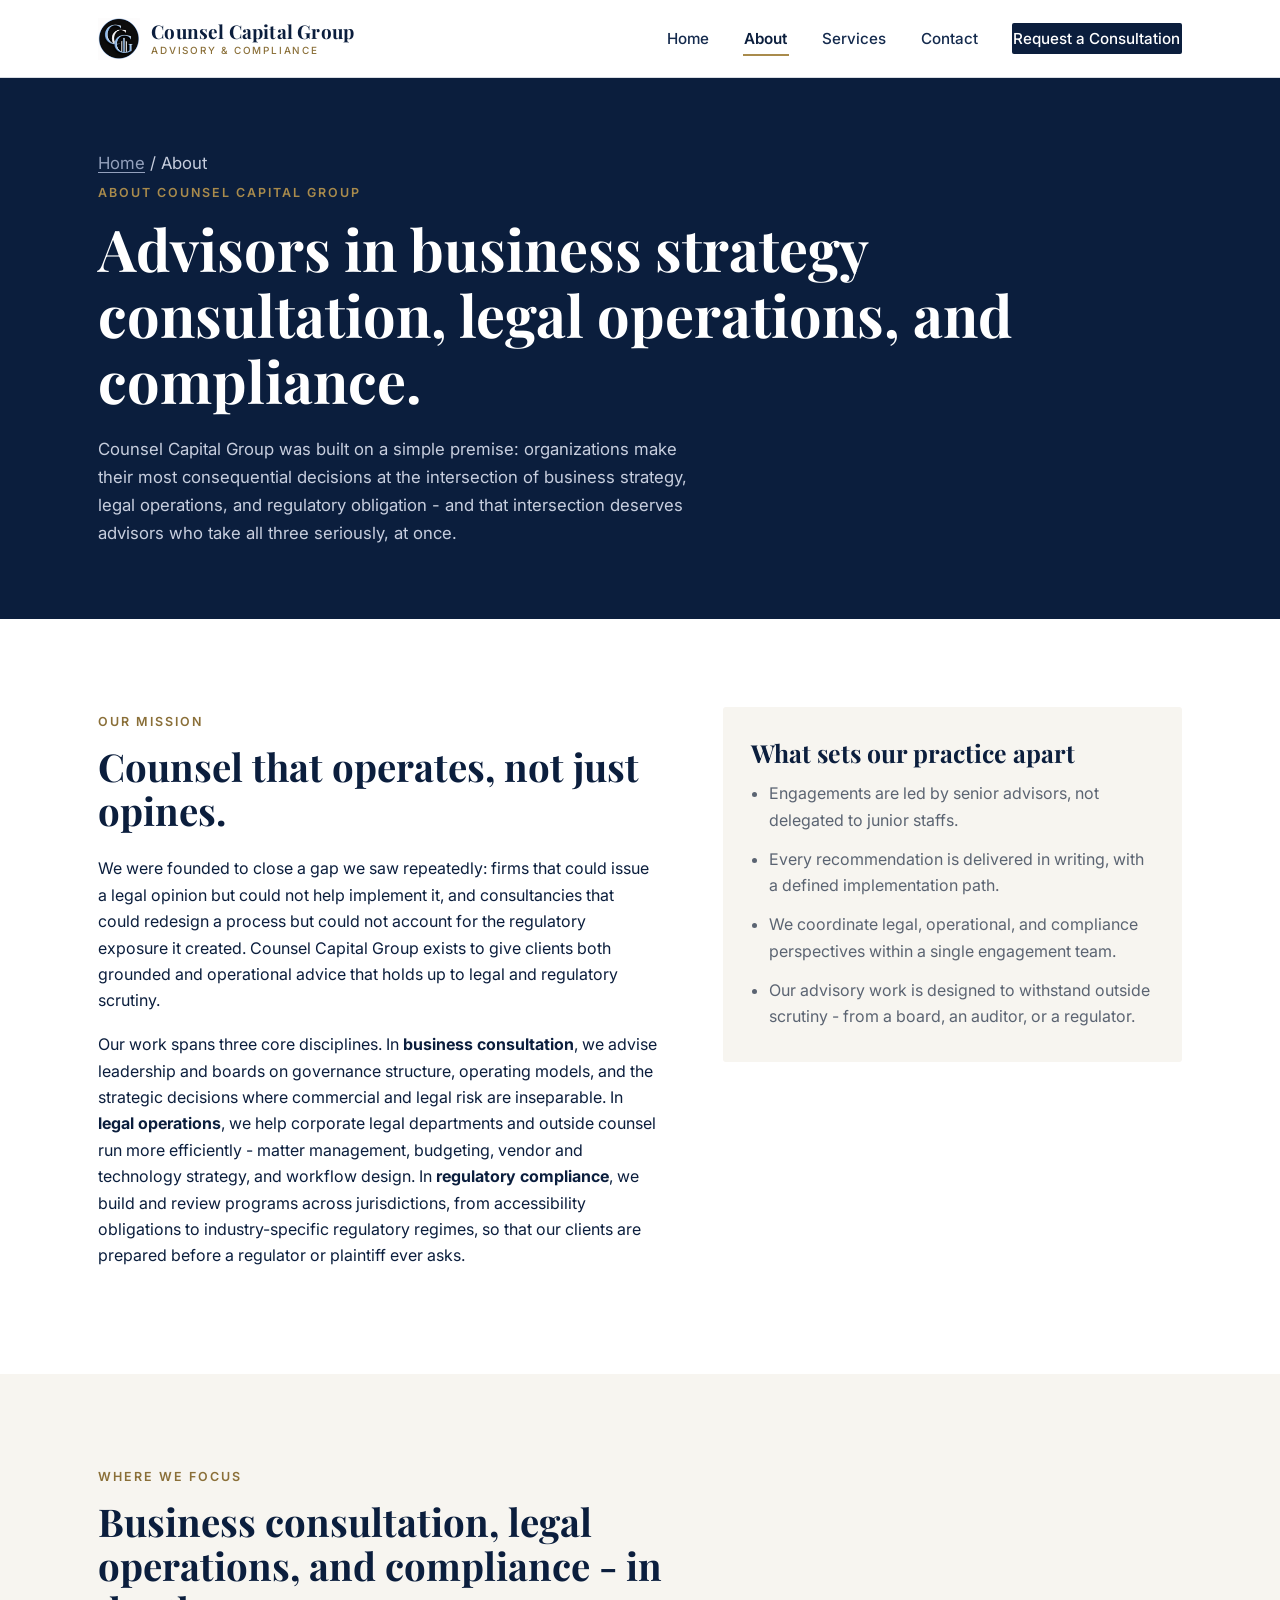
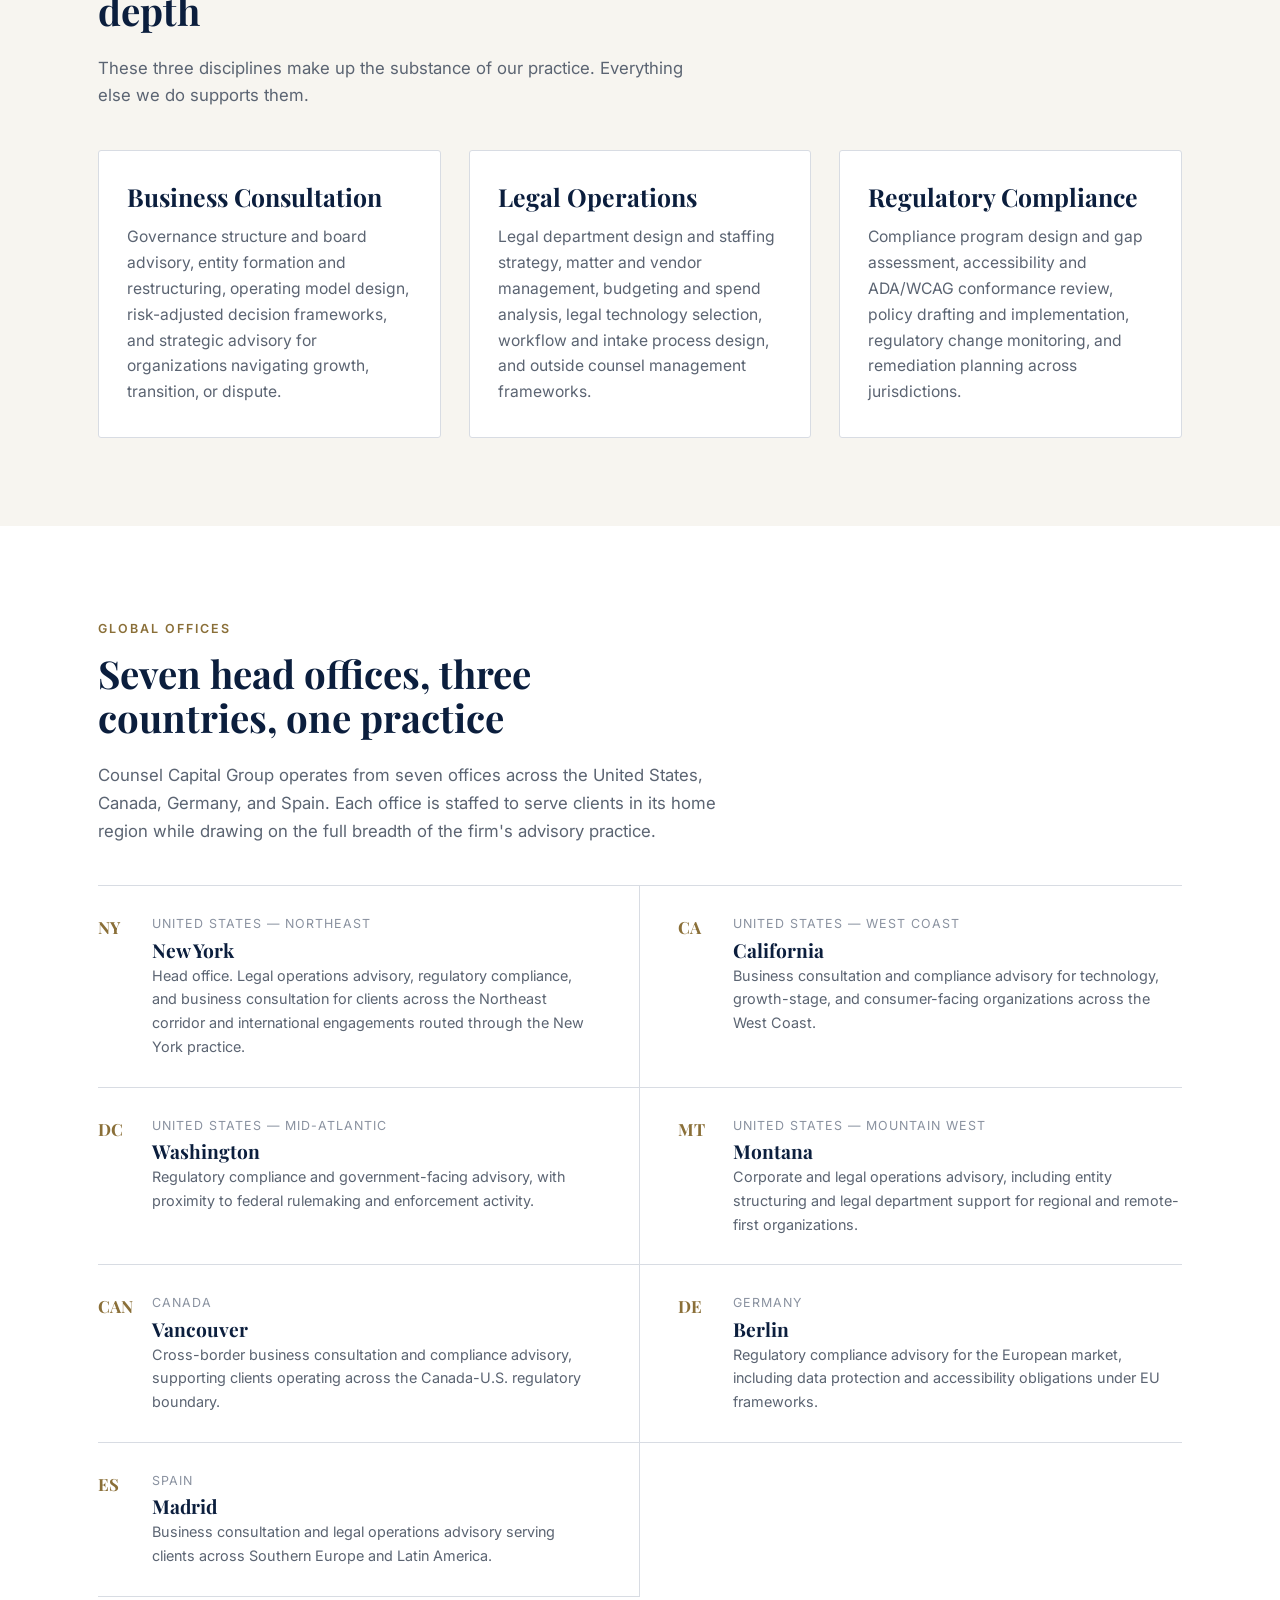
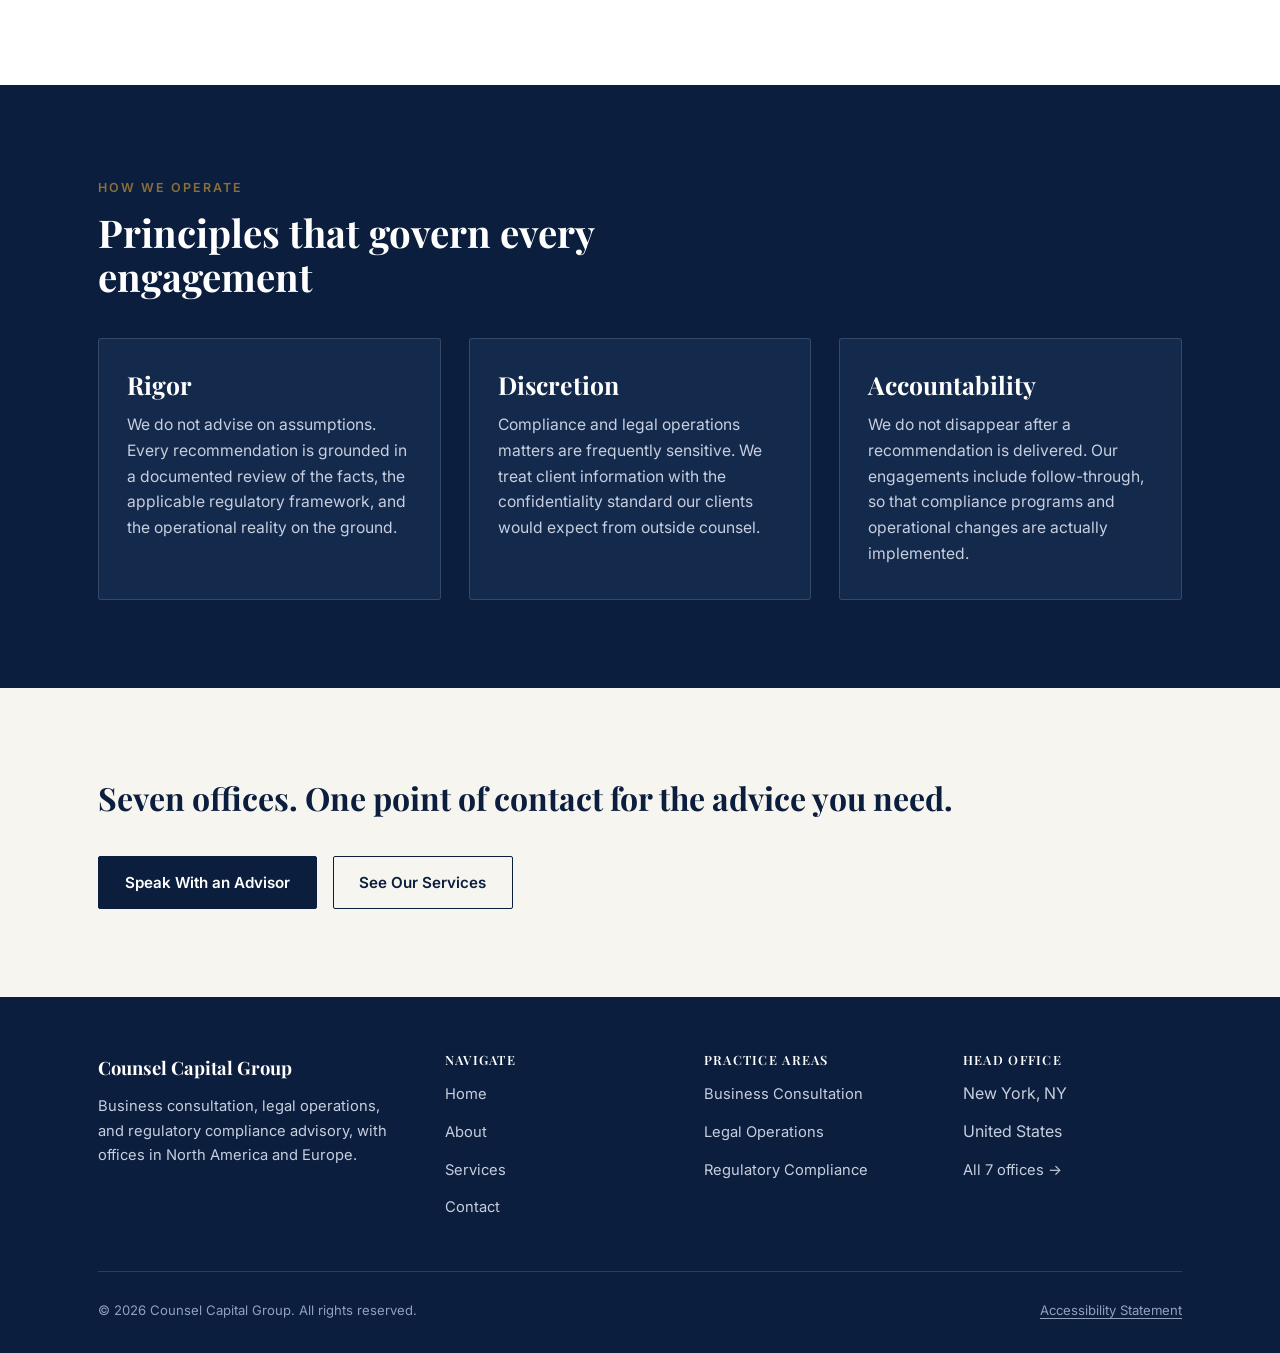
==== about/index.html @ 9cc29205 "Update index.html" ====
<!DOCTYPE html>
<html lang="en">
<head>
<meta charset="UTF-8">
<meta name="viewport" content="width=device-width, initial-scale=1.0">
<title>About Us | Counsel Capital Group</title>
<meta name="description" content="Counsel Capital Group provides business consultation, legal operations, and regulatory compliance advisory from seven offices across the United States, Canada, Germany, and Spain.">
<link rel="preconnect" href="https://fonts.googleapis.com">
<link rel="preconnect" href="https://fonts.gstatic.com" crossorigin>
<link href="https://fonts.googleapis.com/css2?family=Playfair+Display:wght@600;700;800&family=Inter:wght@400;500;600;700&display=swap" rel="stylesheet">
<link rel="icon" href="/assets/logo.png" type="image/png+xml">
<link rel="stylesheet" href="/assets/styles.css">
<link rel="icon" type="image/png" href="/assets/favicon.png">
</head>
<body>

<a class="skip-link" href="#main-content">Skip to main content</a>

<header class="site-header">
  <div class="container nav-bar">
    <a class="brand" href="/">
      <img class="brand-mark" src="/assets/logo.png" alt="Counsel Capital Group logo" width="42" height="42">
      <span class="brand-name">Counsel Capital Group<small>Advisory &amp; Compliance</small></span>
    </a>
    <button class="nav-toggle" type="button" aria-expanded="false" aria-controls="primary-navigation" id="nav-toggle-btn">
      <span class="visually-hidden">Menu</span>
      <svg viewBox="0 0 24 24" fill="none" stroke="currentColor" stroke-width="2" aria-hidden="true"><line x1="3" y1="6" x2="21" y2="6"/><line x1="3" y1="12" x2="21" y2="12"/><line x1="3" y1="18" x2="21" y2="18"/></svg>
    </button>
    <nav aria-label="Primary">
      <ul class="nav-links" id="primary-navigation">
        <li><a href="/">Home</a></li>
        <li><a href="/about/" aria-current="page">About</a></li>
        <li><a href="/services/">Services</a></li>
        <li><a href="/contact/">Contact</a></li>
        <li><a class="nav-cta" href="/contact/">Request a Consultation</a></li>
      </ul>
    </nav>
  </div>
</header>

<main id="main-content">

  <div class="page-intro">
    <div class="container">
      <p class="breadcrumb"><a href="/">Home</a> / About</p>
      <span class="eyebrow">About Counsel Capital Group</span>
      <h1>Advisors in business strategy consultation, legal operations, and compliance.</h1>
      <p>Counsel Capital Group was built on a simple premise: organizations make their most consequential decisions at the intersection of business strategy, legal operations, and regulatory obligation - and that intersection deserves advisors who take all three seriously, at once.</p>
    </div>
  </div>

  <section aria-labelledby="mission-heading">
    <div class="container">
      <div class="hero-grid" style="align-items: start;">
        <div>
          <span class="eyebrow">Our Mission</span>
          <h2 id="mission-heading">Counsel that operates, not just opines.</h2>
          <p>We were founded to close a gap we saw repeatedly: firms that could issue a legal opinion but could not help implement it, and consultancies that could redesign a process but could not account for the regulatory exposure it created. Counsel Capital Group exists to give clients both grounded and operational advice that holds up to legal and regulatory scrutiny.</p>
          <p>Our work spans three core disciplines. In <strong>business consultation</strong>, we advise leadership and boards on governance structure, operating models, and the strategic decisions where commercial and legal risk are inseparable. In <strong>legal operations</strong>, we help corporate legal departments and outside counsel run more efficiently - matter management, budgeting, vendor and technology strategy, and workflow design. In <strong>regulatory compliance</strong>, we build and review programs across jurisdictions, from accessibility obligations to industry-specific regulatory regimes, so that our clients are prepared before a regulator or plaintiff ever asks.</p>
        </div>
        <div class="card" style="background: var(--ivory); border: none;">
          <h3>What sets our practice apart</h3>
          <ul style="padding-left: 1.1rem; color: var(--slate); margin: 0;">
            <li style="margin-bottom: 0.8em;">Engagements are led by senior advisors, not delegated to junior staffs.</li>
            <li style="margin-bottom: 0.8em;">Every recommendation is delivered in writing, with a defined implementation path.</li>
            <li style="margin-bottom: 0.8em;">We coordinate legal, operational, and compliance perspectives within a single engagement team.</li>
            <li style="margin-bottom: 0;">Our advisory work is designed to withstand outside scrutiny - from a board, an auditor, or a regulator.</li>
          </ul>
        </div>
      </div>
    </div>
  </section>

  <section class="section-alt" aria-labelledby="practice-detail-heading">
    <div class="container">
      <div class="section-head">
        <span class="eyebrow">Where We Focus</span>
        <h2 id="practice-detail-heading">Business consultation, legal operations, and compliance - in depth</h2>
        <p>These three disciplines make up the substance of our practice. Everything else we do supports them.</p>
      </div>
      <div class="card-grid">
        <article class="card">
          <h3>Business Consultation</h3>
          <p>Governance structure and board advisory, entity formation and restructuring, operating model design, risk-adjusted decision frameworks, and strategic advisory for organizations navigating growth, transition, or dispute.</p>
        </article>
        <article class="card">
          <h3>Legal Operations</h3>
          <p>Legal department design and staffing strategy, matter and vendor management, budgeting and spend analysis, legal technology selection, workflow and intake process design, and outside counsel management frameworks.</p>
        </article>
        <article class="card">
          <h3>Regulatory Compliance</h3>
          <p>Compliance program design and gap assessment, accessibility and ADA/WCAG conformance review, policy drafting and implementation, regulatory change monitoring, and remediation planning across jurisdictions.</p>
        </article>
      </div>
    </div>
  </section>

  <section aria-labelledby="offices-heading">
    <div class="container">
      <div class="section-head">
        <span class="eyebrow">Global Offices</span>
        <h2 id="offices-heading">Seven head offices, three countries, one practice</h2>
        <p>Counsel Capital Group operates from seven offices across the United States, Canada, Germany, and Spain. Each office is staffed to serve clients in its home region while drawing on the full breadth of the firm's advisory practice.</p>
      </div>

      <div class="offices-ledger">
        <div class="office-row">
          <span class="office-mark" aria-hidden="true">NY</span>
          <div>
            <p class="office-region">United States &mdash; Northeast</p>
            <h3 class="office-city">New York</h3>
            <p class="office-focus">Head office. Legal operations advisory, regulatory compliance, and business consultation for clients across the Northeast corridor and international engagements routed through the New York practice.</p>
          </div>
        </div>
        <div class="office-row">
          <span class="office-mark" aria-hidden="true">CA</span>
          <div>
            <p class="office-region">United States &mdash; West Coast</p>
            <h3 class="office-city">California</h3>
            <p class="office-focus">Business consultation and compliance advisory for technology, growth-stage, and consumer-facing organizations across the West Coast.</p>
          </div>
        </div>
        <div class="office-row">
          <span class="office-mark" aria-hidden="true">DC</span>
          <div>
            <p class="office-region">United States &mdash; Mid-Atlantic</p>
            <h3 class="office-city">Washington</h3>
            <p class="office-focus">Regulatory compliance and government-facing advisory, with proximity to federal rulemaking and enforcement activity.</p>
          </div>
        </div>
        <div class="office-row">
          <span class="office-mark" aria-hidden="true">MT</span>
          <div>
            <p class="office-region">United States &mdash; Mountain West</p>
            <h3 class="office-city">Montana</h3>
            <p class="office-focus">Corporate and legal operations advisory, including entity structuring and legal department support for regional and remote-first organizations.</p>
          </div>
        </div>
        <div class="office-row">
          <span class="office-mark" aria-hidden="true">CAN</span>
          <div>
            <p class="office-region">Canada</p>
            <h3 class="office-city">Vancouver</h3>
            <p class="office-focus">Cross-border business consultation and compliance advisory, supporting clients operating across the Canada-U.S. regulatory boundary.</p>
          </div>
        </div>
        <div class="office-row">
          <span class="office-mark" aria-hidden="true">DE</span>
          <div>
            <p class="office-region">Germany</p>
            <h3 class="office-city">Berlin</h3>
            <p class="office-focus">Regulatory compliance advisory for the European market, including data protection and accessibility obligations under EU frameworks.</p>
          </div>
        </div>
        <div class="office-row">
          <span class="office-mark" aria-hidden="true">ES</span>
          <div>
            <p class="office-region">Spain</p>
            <h3 class="office-city">Madrid</h3>
            <p class="office-focus">Business consultation and legal operations advisory serving clients across Southern Europe and Latin America.</p>
          </div>
        </div>
      </div>
    </div>
  </section>

  <section class="section-navy" aria-labelledby="values-heading">
    <div class="container">
      <div class="section-head">
        <span class="eyebrow">How We Operate</span>
        <h2 id="values-heading">Principles that govern every engagement</h2>
      </div>
      <div class="card-grid">
        <article class="card" style="background: var(--deep-navy); border-color: rgba(255,255,255,0.14);">
          <h3 style="color:#fff;">Rigor</h3>
          <p style="color:#c7cede;">We do not advise on assumptions. Every recommendation is grounded in a documented review of the facts, the applicable regulatory framework, and the operational reality on the ground.</p>
        </article>
        <article class="card" style="background: var(--deep-navy); border-color: rgba(255,255,255,0.14);">
          <h3 style="color:#fff;">Discretion</h3>
          <p style="color:#c7cede;">Compliance and legal operations matters are frequently sensitive. We treat client information with the confidentiality standard our clients would expect from outside counsel.</p>
        </article>
        <article class="card" style="background: var(--deep-navy); border-color: rgba(255,255,255,0.14);">
          <h3 style="color:#fff;">Accountability</h3>
          <p style="color:#c7cede;">We do not disappear after a recommendation is delivered. Our engagements include follow-through, so that compliance programs and operational changes are actually implemented.</p>
        </article>
      </div>
    </div>
  </section>

  <section class="section-alt" aria-labelledby="about-cta-heading">
    <div class="container">
      <p class="statement" id="about-cta-heading">Seven offices. One point of contact for the advice you need.</p>
      <div class="button-row" style="margin-top: 1.75rem;">
        <a class="btn btn-primary" href="/contact/">Speak With an Advisor</a>
        <a class="btn btn-secondary" href="/services/">See Our Services</a>
      </div>
    </div>
  </section>

</main>

<footer class="site-footer">
  <div class="container">
    <div class="footer-grid">
      <div>
        <div class="footer-brand">Counsel Capital Group</div>
        <p class="footer-desc">Business consultation, legal operations, and regulatory compliance advisory, with offices in North America and Europe.</p>
      </div>
      <div>
        <h2 class="footer-heading">Navigate</h2>
        <ul class="footer-links">
          <li><a href="/">Home</a></li>
          <li><a href="/about/">About</a></li>
          <li><a href="/services/">Services</a></li>
          <li><a href="/contact/">Contact</a></li>
        </ul>
      </div>
      <div>
        <h2 class="footer-heading">Practice Areas</h2>
        <ul class="footer-links">
          <li><a href="services.html#consultation">Business Consultation</a></li>
          <li><a href="services.html#legal-ops">Legal Operations</a></li>
          <li><a href="services.html#compliance">Regulatory Compliance</a></li>
        </ul>
      </div>
      <div>
        <h2 class="footer-heading">Head Office</h2>
        <ul class="footer-links">
          <li>New York, NY</li>
          <li>United States</li>
          <li><a href="/contact/">All 7 offices &rarr;</a></li>
        </ul>
      </div>
    </div>
    <div class="footer-bottom">
      <span>&copy; 2026 Counsel Capital Group. All rights reserved.</span>
      <span><a href="/accessibility/">Accessibility Statement</a></span>
    </div>
  </div>
</footer>

<script src="../assets/script.js"></script>
</body>
</html>
---- assets/styles.css ----
/* ==========================================================================
   Counsel Capital Group — Shared Stylesheet
   Palette: Ink Navy #0B1E3D | Deep Navy #142A4D | White #FFFFFF
            Ivory #F7F5F0 | Brass #A98B4C | Slate #5B6472
   Type: Playfair Display (display) / Inter (body & UI)
   ========================================================================== */

:root {
  --ink-navy: #0b1e3d;
  --deep-navy: #142a4d;
  --white: #ffffff;
  --ivory: #f7f5f0;
  --brass: #a98b4c;
  --brass-dark: #8a6f38;
  --slate: #5b6472;
  --slate-light: #8a92a0;
  --hairline: #d8dce3;
  --focus-ring: #1f5fd6;

  --font-display: "Playfair Display", "Iowan Old Style", "Georgia", serif;
  --font-body: "Inter", -apple-system, "Segoe UI", sans-serif;

  --max-width: 1180px;
  --gutter: clamp(1.25rem, 4vw, 3rem);
}

* {
  box-sizing: border-box;
}

html {
  scroll-behavior: smooth;
}

@media (prefers-reduced-motion: reduce) {
  html {
    scroll-behavior: auto;
  }
  * {
    animation-duration: 0.001ms !important;
    animation-iteration-count: 1 !important;
    transition-duration: 0.001ms !important;
    scroll-behavior: auto !important;
  }
}

body {
  margin: 0;
  font-family: var(--font-body);
  font-size: 1rem;
  line-height: 1.65;
  color: var(--ink-navy);
  background: var(--white);
  -webkit-font-smoothing: antialiased;
}

h1, h2, h3, h4 {
  font-family: var(--font-display);
  font-weight: 700;
  line-height: 1.15;
  margin: 0 0 0.6em;
  color: var(--ink-navy);
}

h1 { font-size: clamp(2.25rem, 4.5vw, 3.6rem); }
h2 { font-size: clamp(1.75rem, 3vw, 2.5rem); }
h3 { font-size: clamp(1.25rem, 2vw, 1.55rem); }

p { margin: 0 0 1.1em; }

a {
  color: var(--deep-navy);
  text-decoration-thickness: 1px;
  text-underline-offset: 3px;
}

a:hover { color: var(--brass-dark); }

/* Visible focus state everywhere — WCAG 2.4.7 */
a:focus-visible,
button:focus-visible,
input:focus-visible,
textarea:focus-visible,
select:focus-visible,
[tabindex]:focus-visible {
  outline: 3px solid var(--focus-ring);
  outline-offset: 3px;
  border-radius: 2px;
}

img { max-width: 100%; display: block; }

.container {
  max-width: var(--max-width);
  margin: 0 auto;
  padding-left: var(--gutter);
  padding-right: var(--gutter);
}

/* Skip link — WCAG 2.4.1 */
.skip-link {
  position: absolute;
  left: -999px;
  top: auto;
  background: var(--ink-navy);
  color: var(--white);
  padding: 0.85em 1.25em;
  z-index: 1000;
  font-weight: 600;
  border-radius: 0 0 4px 0;
}

.skip-link:focus {
  left: 0;
  top: 0;
}

/* Eyebrow labels */
.eyebrow {
  font-family: var(--font-body);
  font-size: 0.78rem;
  letter-spacing: 0.16em;
  text-transform: uppercase;
  color: var(--brass-dark);
  font-weight: 600;
  display: inline-block;
  margin-bottom: 0.9em;
}

.rule {
  border: none;
  border-top: 1px solid var(--hairline);
  margin: 0;
}

.rule--brass {
  border-top: 2px solid var(--brass);
  width: 64px;
  margin: 0 0 1.5em;
}

/* ---------- Header / Nav ---------- */
.site-header {
  background: var(--white);
  border-bottom: 1px solid var(--hairline);
  position: sticky;
  top: 0;
  z-index: 500;
}

.nav-bar {
  display: flex;
  align-items: center;
  justify-content: space-between;
  padding-top: 1.1rem;
  padding-bottom: 1.1rem;
}

.brand {
  display: flex;
  align-items: center;
  gap: 0.7rem;
  text-decoration: none;
  color: var(--ink-navy);
}

.brand:hover { color: var(--ink-navy); }

.brand-mark {
  width: 42px;
  height: 42px;
  flex-shrink: 0;
  object-fit: contain;
}

.brand-name {
  font-family: var(--font-display);
  font-weight: 700;
  font-size: 1.18rem;
  letter-spacing: 0.01em;
  line-height: 1.1;
}

.brand-name small {
  display: block;
  font-family: var(--font-body);
  font-weight: 500;
  font-size: 0.62rem;
  letter-spacing: 0.18em;
  text-transform: uppercase;
  color: var(--brass-dark);
  margin-top: 0.25em;
}

.nav-links {
  display: flex;
  gap: 2rem;
  list-style: none;
  margin: 0;
  padding: 0;
}

.nav-links a {
  text-decoration: none;
  font-weight: 500;
  font-size: 0.95rem;
  color: var(--deep-navy);
  padding: 0.4em 0.1em;
  border-bottom: 2px solid transparent;
}

.nav-links a[aria-current="page"] {
  border-bottom-color: var(--brass);
  color: var(--ink-navy);
  font-weight: 600;
}

.nav-links a:hover {
  border-bottom-color: var(--brass);
}

.nav-cta {
  background: var(--ink-navy);
  color: var(--white) !important;
  padding: 0.6em 1.3em;
  border-radius: 2px;
  font-weight: 600;
  border-bottom: none !important;
}

.nav-cta:hover {
  background: var(--brass-dark);
}

.nav-toggle {
  display: none;
  background: none;
  border: 1px solid var(--hairline);
  border-radius: 3px;
  padding: 0.5em 0.7em;
  cursor: pointer;
}

.nav-toggle svg { width: 22px; height: 22px; }

@media (max-width: 860px) {
  .nav-toggle { display: inline-flex; align-items: center; }
  .nav-links {
    position: absolute;
    inset-inline: 0;
    top: 100%;
    background: var(--white);
    flex-direction: column;
    gap: 0;
    border-top: 1px solid var(--hairline);
    border-bottom: 1px solid var(--hairline);
    display: none;
  }
  .nav-links.is-open { display: flex; }
  .nav-links li { width: 100%; }
  .nav-links a {
    display: block;
    padding: 1em var(--gutter);
    border-bottom: 1px solid var(--hairline);
    border-radius: 0;
  }
  .nav-cta { margin: 1em var(--gutter); display: inline-block; }
}

/* ---------- Hero ---------- */
.hero {
  background: linear-gradient(180deg, var(--ivory) 0%, var(--white) 100%);
  padding: clamp(3rem, 8vw, 6rem) 0 clamp(2.5rem, 6vw, 4.5rem);
  border-bottom: 1px solid var(--hairline);
}

.hero-grid {
  display: grid;
  grid-template-columns: 1.1fr 0.9fr;
  gap: clamp(2rem, 5vw, 4rem);
  align-items: center;
}

@media (max-width: 900px) {
  .hero-grid { grid-template-columns: 1fr; }
}

.hero h1 { margin-bottom: 0.5em; }

.hero-lede {
  font-size: 1.15rem;
  color: var(--slate);
  max-width: 46ch;
  margin-bottom: 1.6em;
}

.button-row {
  display: flex;
  gap: 1rem;
  flex-wrap: wrap;
}

.btn {
  display: inline-block;
  padding: 0.85em 1.7em;
  font-weight: 600;
  font-size: 0.95rem;
  text-decoration: none;
  border-radius: 2px;
  border: 1.5px solid var(--ink-navy);
  transition: background-color 0.2s ease, color 0.2s ease, border-color 0.2s ease;
}

.btn-primary {
  background: var(--ink-navy);
  color: var(--white);
}

.btn-primary:hover {
  background: var(--brass-dark);
  border-color: var(--brass-dark);
  color: var(--white);
}

.btn-secondary {
  background: transparent;
  color: var(--ink-navy);
}

.btn-secondary:hover {
  background: var(--ink-navy);
  color: var(--white);
}

/* ---------- Seal / crest graphic ---------- */
.hero-seal {
  justify-self: center;
}

.hero-seal svg { width: 100%; max-width: 320px; height: auto; }

/* ---------- Sections ---------- */
section {
  padding: clamp(3rem, 7vw, 5.5rem) 0;
}

.section-alt {
  background: var(--ivory);
}

.section-navy {
  background: var(--ink-navy);
  color: var(--white);
}

.section-navy h2, .section-navy h3 { color: var(--white); }

.section-head {
  max-width: 62ch;
  margin-bottom: 2.5rem;
}

.section-head p { color: var(--slate); font-size: 1.05rem; }

.section-navy .section-head p { color: #c7cede; }

/* ---------- Cards / grids ---------- */
.card-grid {
  display: grid;
  grid-template-columns: repeat(3, 1fr);
  gap: 1.75rem;
}

@media (max-width: 900px) {
  .card-grid { grid-template-columns: repeat(2, 1fr); }
}
@media (max-width: 620px) {
  .card-grid { grid-template-columns: 1fr; }
}

.card {
  background: var(--white);
  border: 1px solid var(--hairline);
  padding: 2rem 1.75rem;
  border-radius: 3px;
}

.card h3 { margin-bottom: 0.5em; }
.card p { color: var(--slate); margin-bottom: 0; font-size: 0.98rem; }

.card-icon {
  width: 40px;
  height: 40px;
  margin-bottom: 1.1rem;
  color: var(--brass-dark);
}

/* ---------- Offices ledger (About page) ---------- */
.offices-ledger {
  display: grid;
  grid-template-columns: repeat(2, 1fr);
  gap: 0;
  border-top: 1px solid var(--hairline);
}

@media (max-width: 760px) {
  .offices-ledger { grid-template-columns: 1fr; }
}

.office-row {
  padding: 1.75rem 0;
  border-bottom: 1px solid var(--hairline);
  display: grid;
  grid-template-columns: 2.4rem 1fr;
  gap: 1rem;
}

.office-row:nth-child(odd) {
  padding-right: clamp(1rem, 3vw, 2.5rem);
}
.office-row:nth-child(even) {
  padding-left: clamp(1rem, 3vw, 2.5rem);
}
@media (min-width: 761px) {
  .office-row:nth-child(odd) { border-right: 1px solid var(--hairline); }
}

.office-mark {
  font-family: var(--font-display);
  color: var(--brass-dark);
  font-size: 1.05rem;
  font-weight: 700;
}

.office-city {
  font-family: var(--font-display);
  font-size: 1.2rem;
  font-weight: 700;
  margin-bottom: 0.15em;
}

.office-focus {
  font-size: 0.9rem;
  color: var(--slate);
  margin-bottom: 0;
}

.office-region {
  font-size: 0.78rem;
  letter-spacing: 0.08em;
  text-transform: uppercase;
  color: var(--slate-light);
  margin-bottom: 0.3em;
}

/* ---------- Stats ---------- */
.stat-row {
  display: grid;
  grid-template-columns: repeat(4, 1fr);
  gap: 1.5rem;
  text-align: left;
}

@media (max-width: 760px) {
  .stat-row { grid-template-columns: repeat(2, 1fr); }
}

.stat-num {
  font-family: var(--font-display);
  font-size: clamp(2rem, 4vw, 2.6rem);
  font-weight: 700;
  color: var(--brass);
  margin-bottom: 0.1em;
}

.stat-label {
  font-size: 0.85rem;
  letter-spacing: 0.04em;
  color: #c7cede;
}

/* ---------- Values / numbered principles ---------- */
.principle {
  display: grid;
  grid-template-columns: 3.5rem 1fr;
  gap: 1.25rem;
  padding: 1.5rem 0;
  border-top: 1px solid var(--hairline);
}

.principle:last-child { border-bottom: 1px solid var(--hairline); }

.principle-num {
  font-family: var(--font-display);
  font-size: 1.4rem;
  color: var(--brass);
  font-weight: 700;
}

/* ---------- Quote / statement block ---------- */
.statement {
  font-family: var(--font-display);
  font-size: clamp(1.4rem, 2.6vw, 2rem);
  line-height: 1.4;
  max-width: 46ch;
  font-weight: 700;
}

/* ---------- Team ---------- */
.team-grid {
  display: grid;
  grid-template-columns: repeat(3, 1fr);
  gap: 2rem;
}
@media (max-width: 900px) {
  .team-grid { grid-template-columns: repeat(2, 1fr); }
}
@media (max-width: 620px) {
  .team-grid { grid-template-columns: 1fr; }
}

.team-photo {
  aspect-ratio: 4 / 5;
  background: var(--deep-navy);
  border-radius: 3px;
  margin-bottom: 1rem;
  display: flex;
  align-items: center;
  justify-content: center;
  color: var(--brass);
  font-family: var(--font-display);
  font-size: 2.4rem;
  font-weight: 700;
}

.team-name { font-weight: 700; margin-bottom: 0.15em; }
.team-role { color: var(--brass-dark); font-size: 0.88rem; font-weight: 600; margin-bottom: 0.5em; }
.team-bio { color: var(--slate); font-size: 0.92rem; }

/* ---------- Forms ---------- */
.form-grid {
  display: grid;
  grid-template-columns: 1fr 1fr;
  gap: 1.25rem 1.5rem;
}

@media (max-width: 640px) {
  .form-grid { grid-template-columns: 1fr; }
}

.field { display: flex; flex-direction: column; margin-bottom: 0; }
.field.full { grid-column: 1 / -1; }

.field label {
  font-weight: 600;
  font-size: 0.9rem;
  margin-bottom: 0.45em;
  color: var(--ink-navy);
}

.field .hint {
  font-size: 0.8rem;
  color: var(--slate);
  margin-top: 0.35em;
}

.field input,
.field select,
.field textarea {
  font-family: var(--font-body);
  font-size: 1rem;
  padding: 0.75em 0.9em;
  border: 1.5px solid var(--hairline);
  border-radius: 3px;
  color: var(--ink-navy);
  background: var(--white);
}

.field input:focus,
.field select:focus,
.field textarea:focus {
  border-color: var(--focus-ring);
}

.required-mark { color: var(--brass-dark); }

.form-note {
  font-size: 0.85rem;
  color: var(--slate);
  margin-top: 1.5rem;
}

.form-status {
  margin-top: 1.5rem;
  padding: 1em 1.25em;
  border-radius: 3px;
  font-weight: 600;
  display: none;
}

.form-status.is-visible { display: block; }

.form-status.success {
  background: #e9f3ec;
  color: #1e5631;
  border: 1px solid #b6dbc0;
}

.form-status.error {
  background: #fbeaea;
  color: #8a1f1f;
  border: 1px solid #f0bcbc;
}

/* ---------- Contact info list ---------- */
.info-list {
  list-style: none;
  margin: 0;
  padding: 0;
}
.info-list li {
  display: flex;
  gap: 0.9rem;
  padding: 1rem 0;
  border-top: 1px solid var(--hairline);
}
.info-list li:last-child { border-bottom: 1px solid var(--hairline); }
.info-list svg { width: 22px; height: 22px; flex-shrink: 0; color: var(--brass-dark); margin-top: 0.15em; }
.info-list strong { display: block; font-size: 0.85rem; text-transform: uppercase; letter-spacing: 0.06em; color: var(--slate-light); margin-bottom: 0.2em; }

/* ---------- Footer ---------- */
.site-footer {
  background: var(--ink-navy);
  color: #c7cede;
  padding: 3.5rem 0 2rem;
}

.footer-grid {
  display: grid;
  grid-template-columns: 1.4fr 1fr 1fr 1fr;
  gap: 2.5rem;
  margin-bottom: 2.5rem;
}

@media (max-width: 760px) {
  .footer-grid { grid-template-columns: 1fr 1fr; }
}
@media (max-width: 480px) {
  .footer-grid { grid-template-columns: 1fr; }
}

.footer-brand {
  color: var(--white);
  font-family: var(--font-display);
  font-weight: 700;
  font-size: 1.15rem;
  margin-bottom: 0.6em;
}

.footer-desc {
  font-size: 0.92rem;
  max-width: 34ch;
}

.footer-heading {
  color: var(--white);
  font-size: 0.8rem;
  letter-spacing: 0.1em;
  text-transform: uppercase;
  margin-bottom: 1em;
  font-weight: 600;
}

.footer-links { list-style: none; margin: 0; padding: 0; }
.footer-links li { margin-bottom: 0.7em; }
.footer-links a {
  color: #c7cede;
  text-decoration: none;
  font-size: 0.92rem;
}
.footer-links a:hover { color: var(--brass); text-decoration: underline; }

.footer-bottom {
  border-top: 1px solid rgba(255,255,255,0.14);
  padding-top: 1.75rem;
  display: flex;
  justify-content: space-between;
  flex-wrap: wrap;
  gap: 1rem;
  font-size: 0.82rem;
  color: #93a0bc;
}

.footer-bottom a { color: #93a0bc; }
.footer-bottom a:hover { color: var(--brass); }

/* ---------- Visually hidden (screen-reader only) ---------- */
.visually-hidden {
  position: absolute;
  width: 1px;
  height: 1px;
  padding: 0;
  margin: -1px;
  overflow: hidden;
  clip: rect(0, 0, 0, 0);
  white-space: nowrap;
  border: 0;
}

/* ---------- Page intro band (interior pages) ---------- */
.page-intro {
  background: var(--ink-navy);
  color: var(--white);
  padding: clamp(2.75rem, 6vw, 4.5rem) 0;
}
.page-intro .eyebrow { color: var(--brass); }
.page-intro h1 { color: var(--white); margin-bottom: 0.4em; }
.page-intro p { color: #c7cede; max-width: 56ch; font-size: 1.05rem; margin-bottom: 0; }

.breadcrumb {
  font-size: 0.85rem;
  color: #93a0bc;
  margin-bottom: 1.2rem;
}
.breadcrumb a { color: #93a0bc; }
.breadcrumb a:hover { color: var(--brass); }
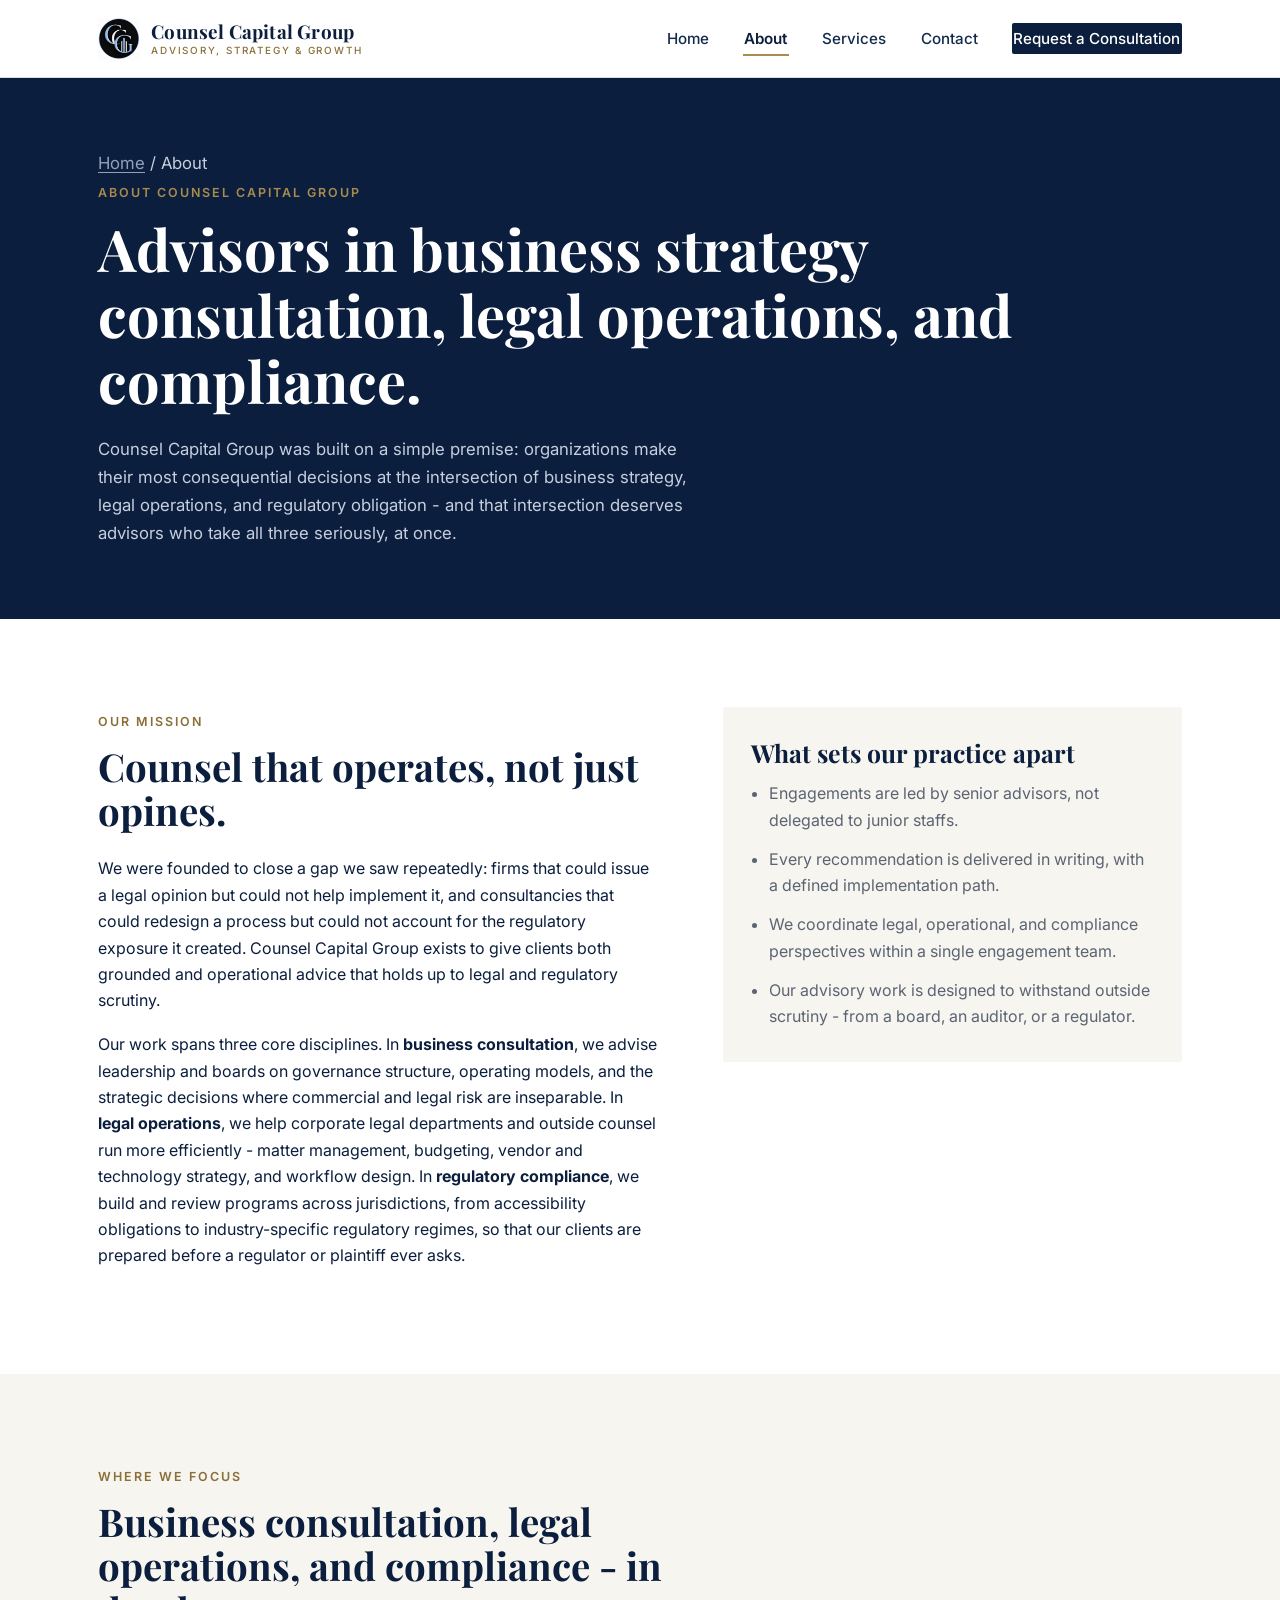
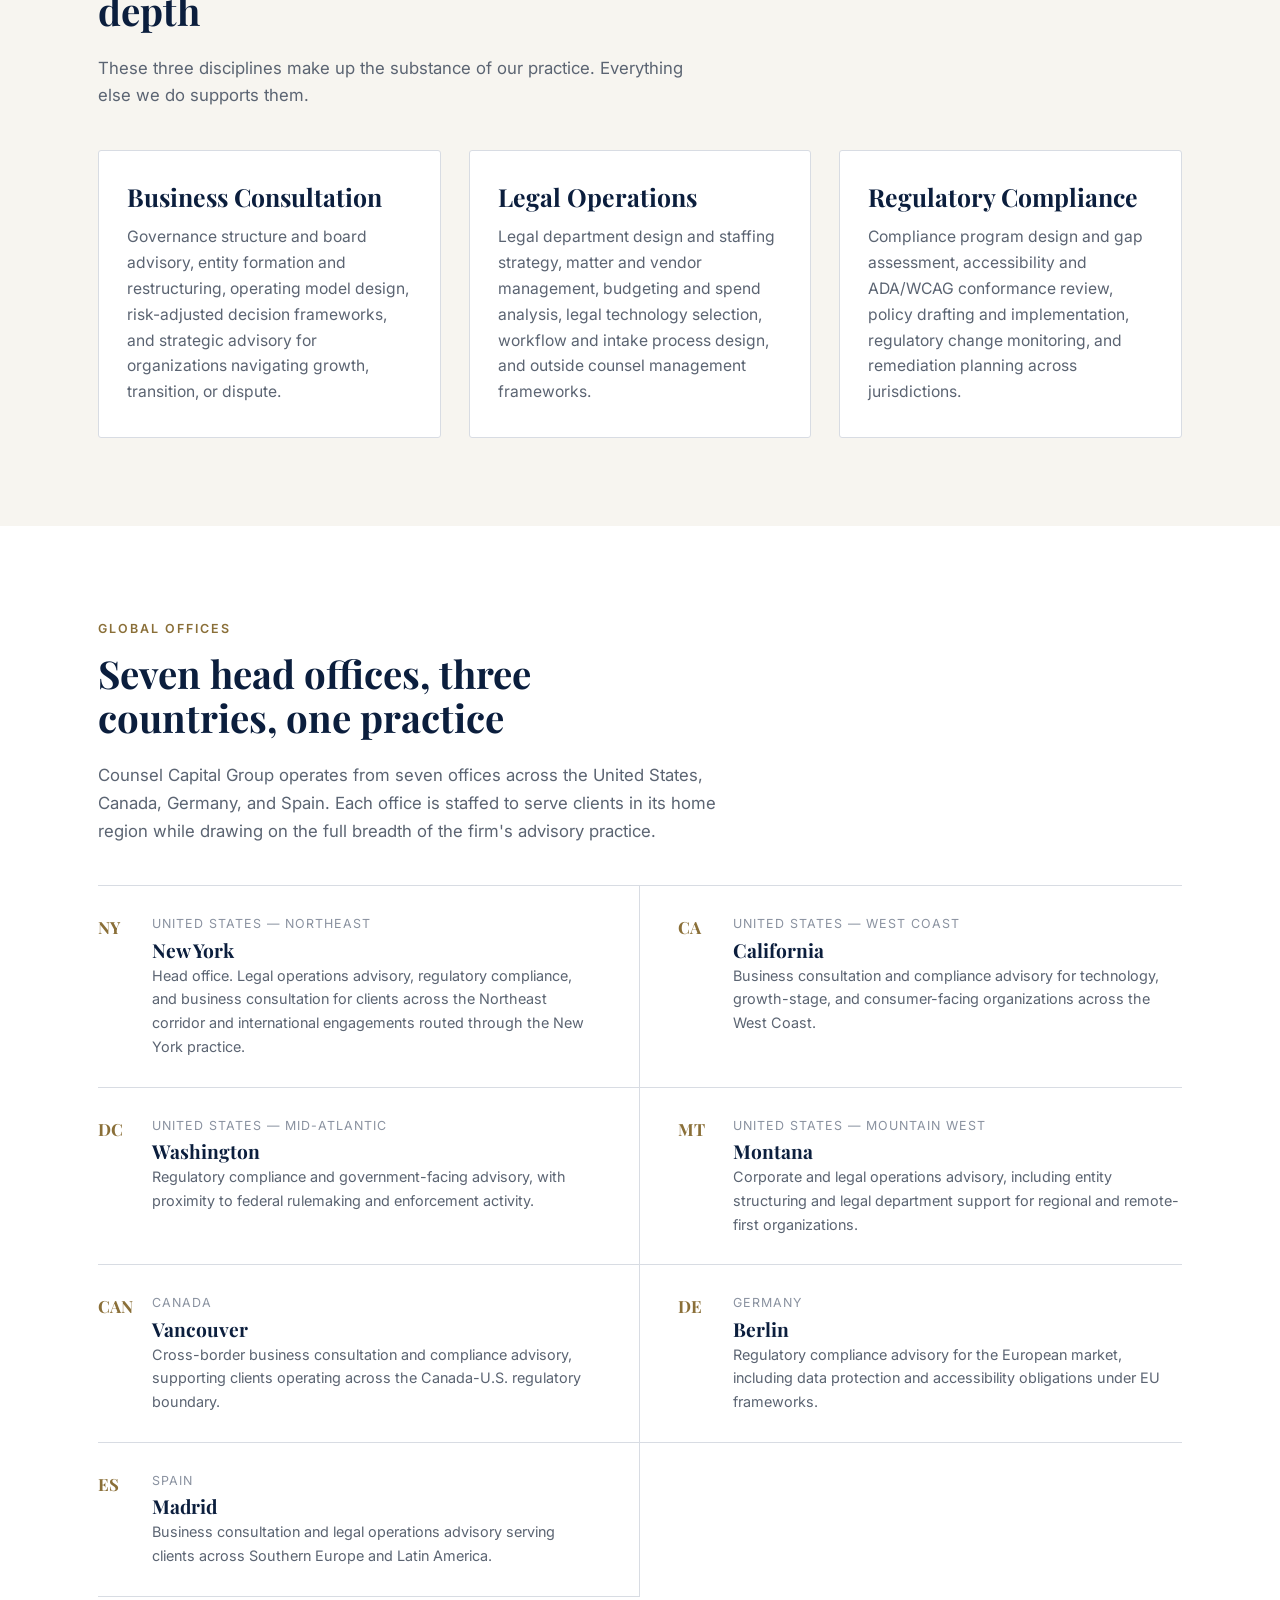
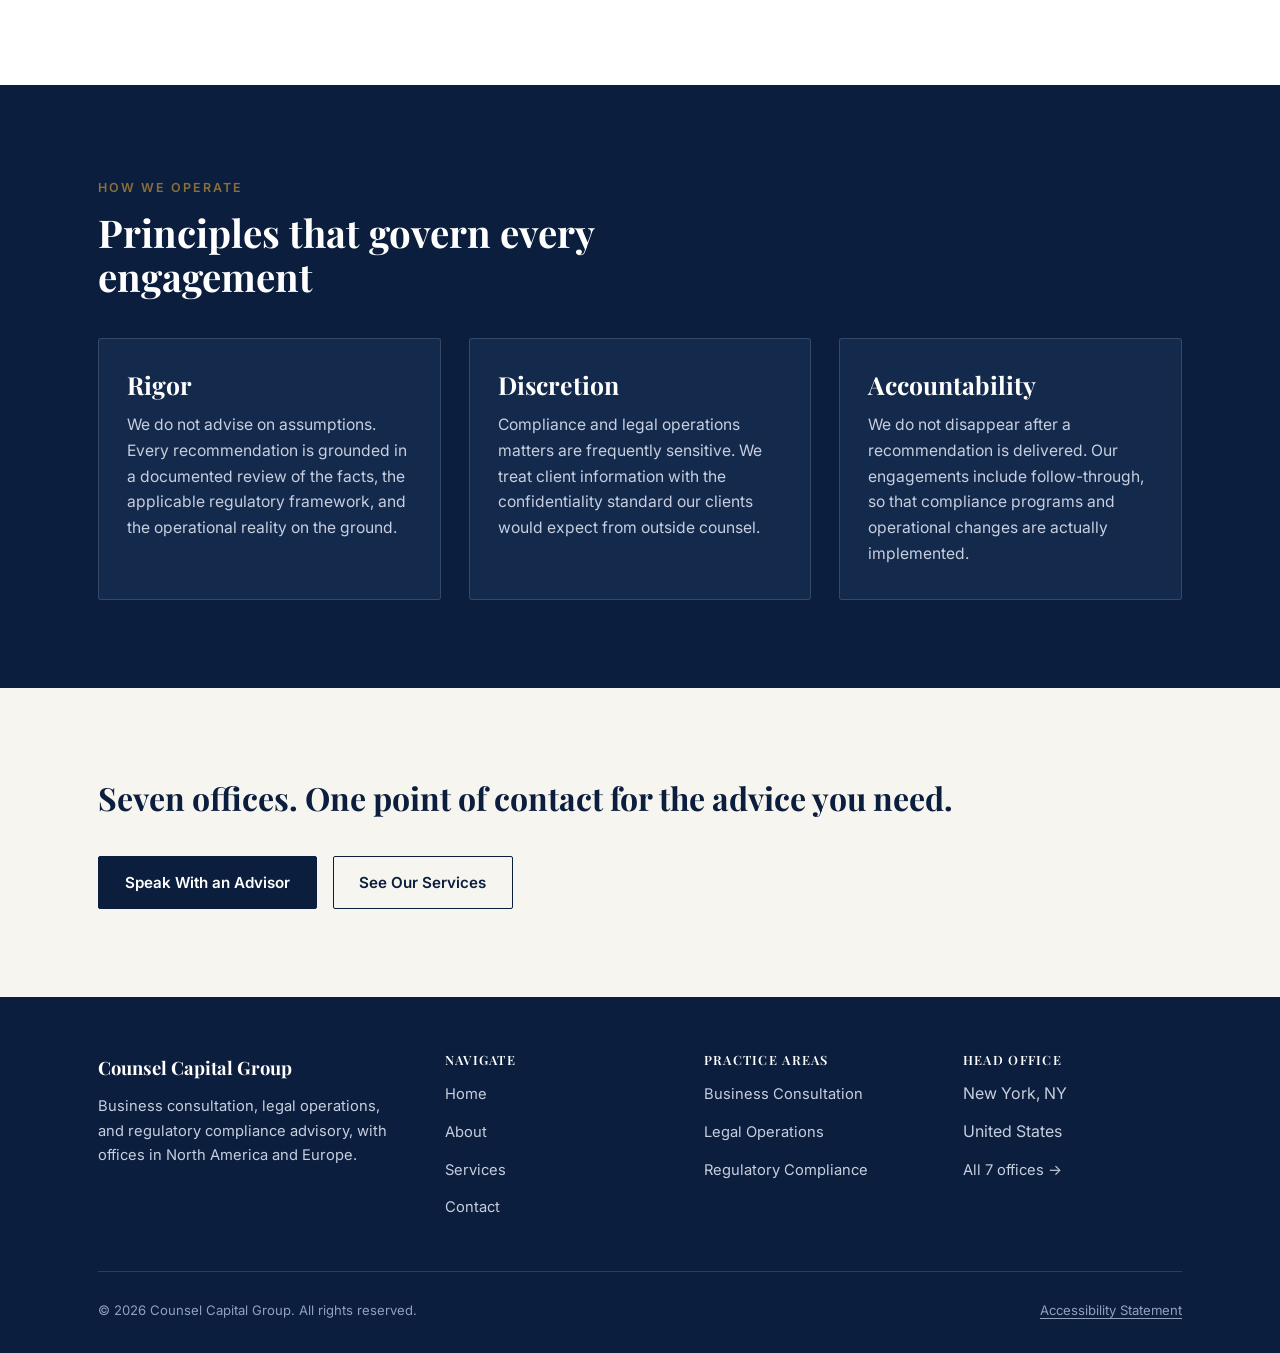
==== commit 58d682c0: "Update index.html" ====
--- a/about/index.html
+++ b/about/index.html
@@ -20,7 +20,7 @@
   <div class="container nav-bar">
     <a class="brand" href="/">
       <img class="brand-mark" src="/assets/logo.png" alt="Counsel Capital Group logo" width="42" height="42">
-      <span class="brand-name">Counsel Capital Group<small>Advisory &amp; Compliance</small></span>
+      <span class="brand-name">Counsel Capital Group<small>Advisory, Strategy &amp; Growth</small></span>
     </a>
     <button class="nav-toggle" type="button" aria-expanded="false" aria-controls="primary-navigation" id="nav-toggle-btn">
       <span class="visually-hidden">Menu</span>
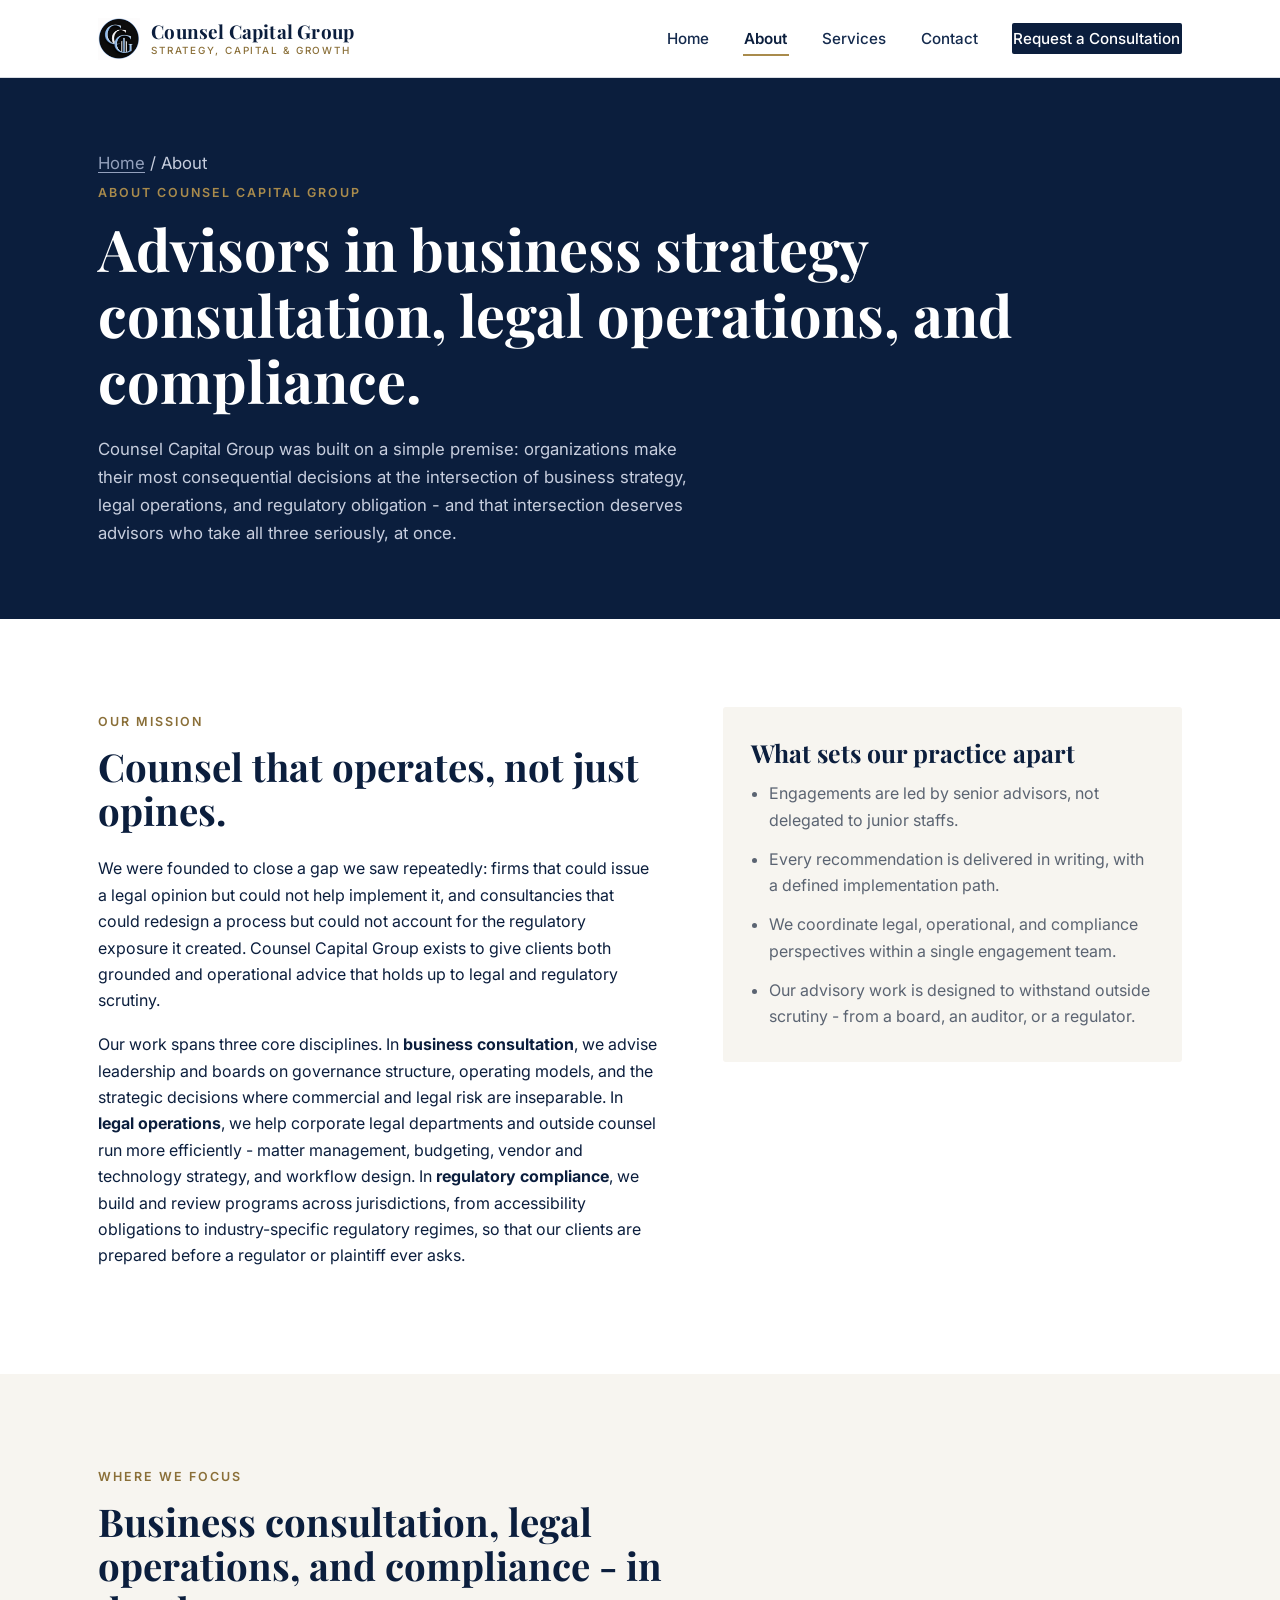
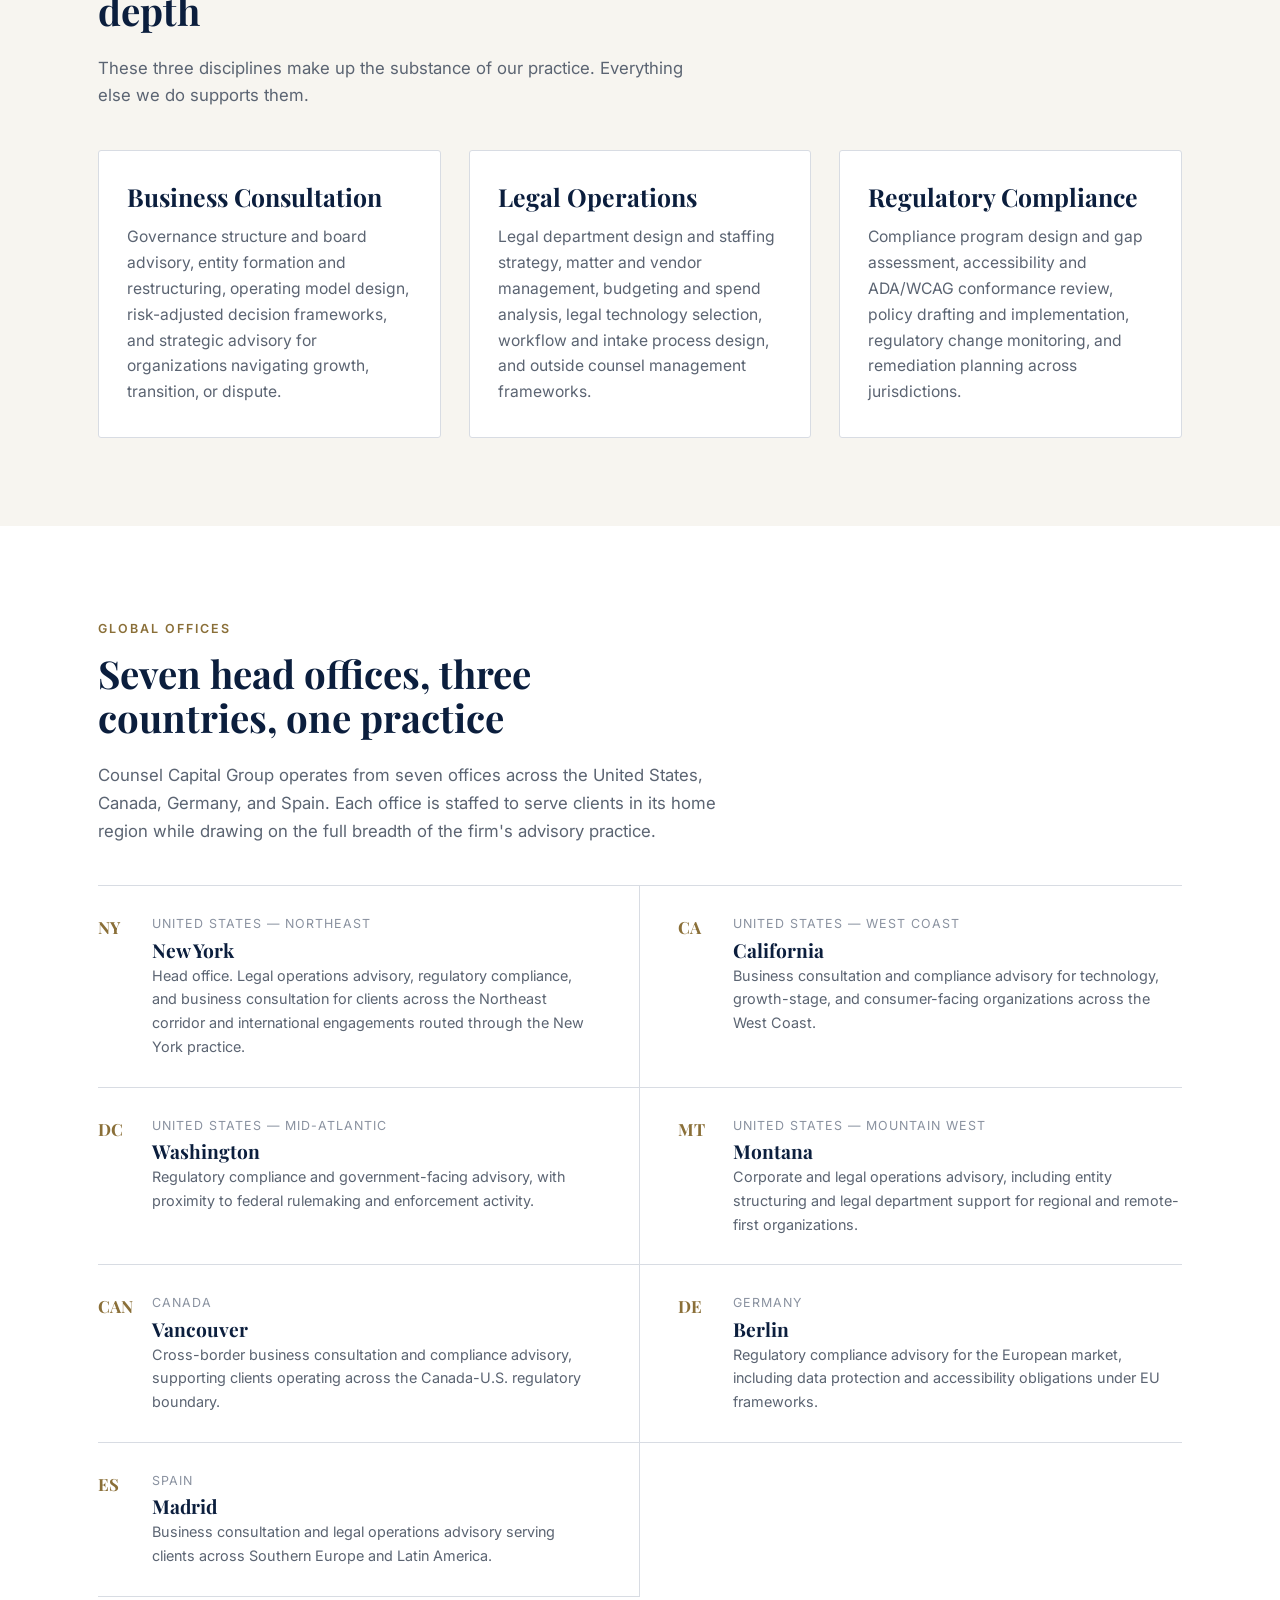
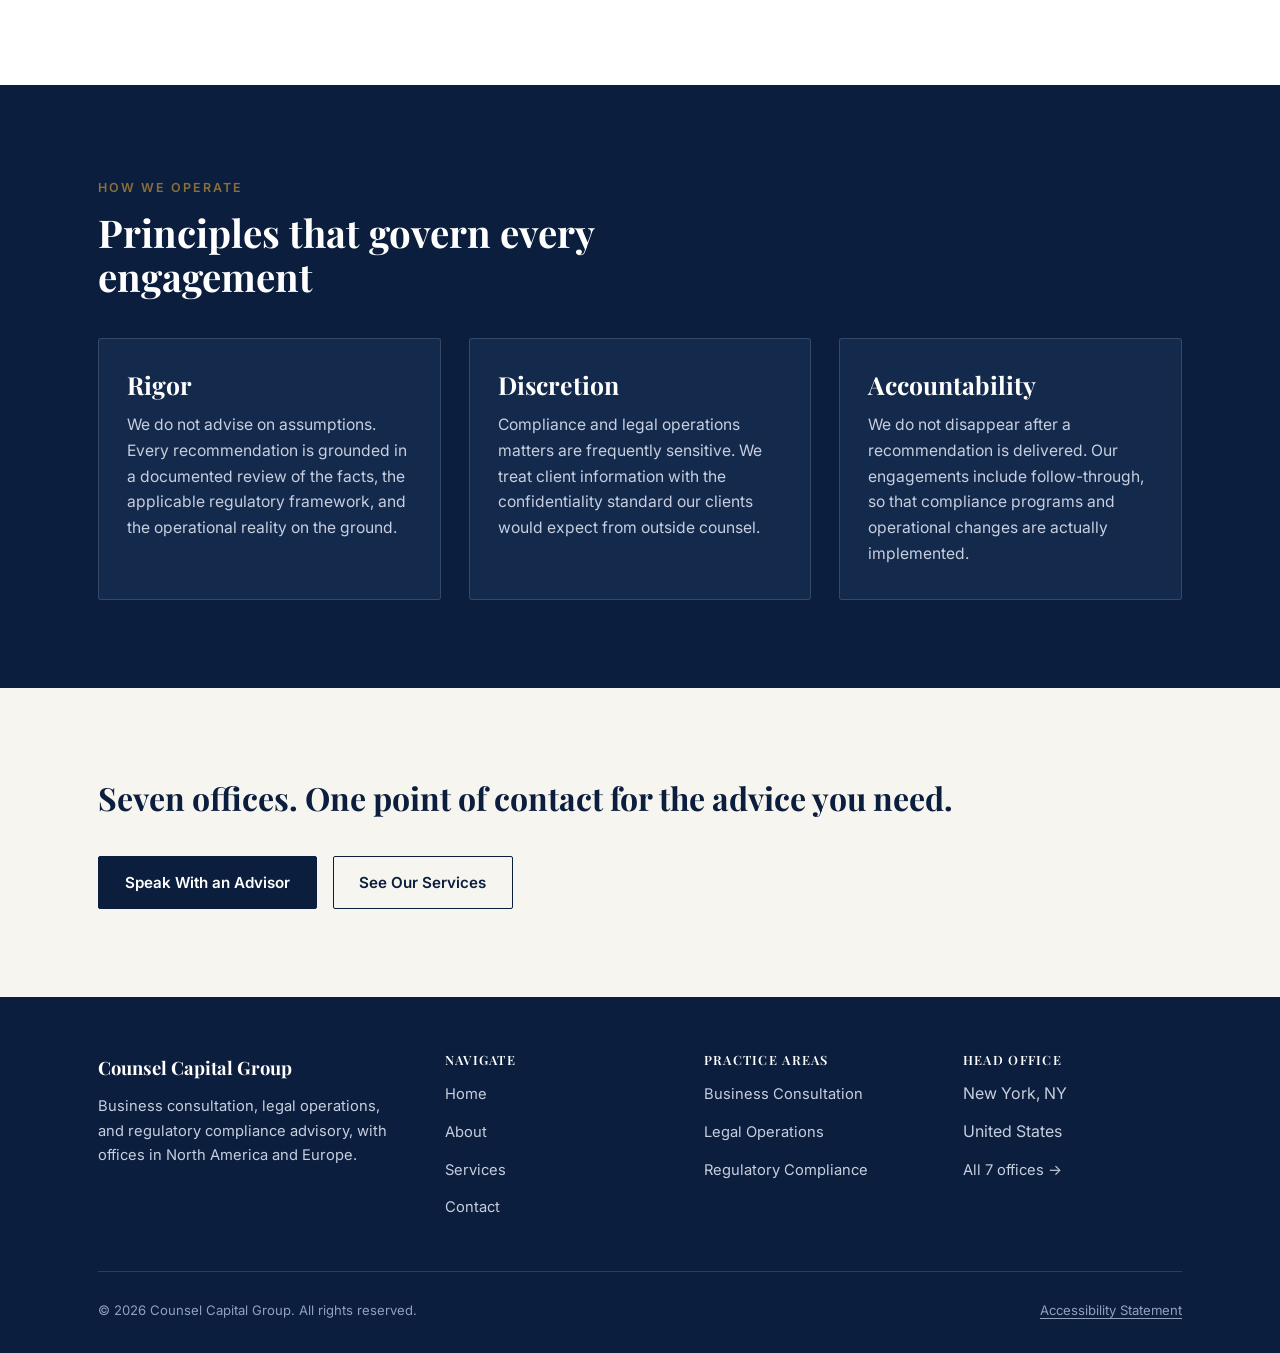
==== commit 2228934c: "Update index.html" ====
--- a/about/index.html
+++ b/about/index.html
@@ -20,7 +20,7 @@
   <div class="container nav-bar">
     <a class="brand" href="/">
       <img class="brand-mark" src="/assets/logo.png" alt="Counsel Capital Group logo" width="42" height="42">
-      <span class="brand-name">Counsel Capital Group<small>Advisory, Strategy &amp; Growth</small></span>
+      <span class="brand-name">Counsel Capital Group<small>Strategy, Capital &amp; Growth</small></span>
     </a>
     <button class="nav-toggle" type="button" aria-expanded="false" aria-controls="primary-navigation" id="nav-toggle-btn">
       <span class="visually-hidden">Menu</span>
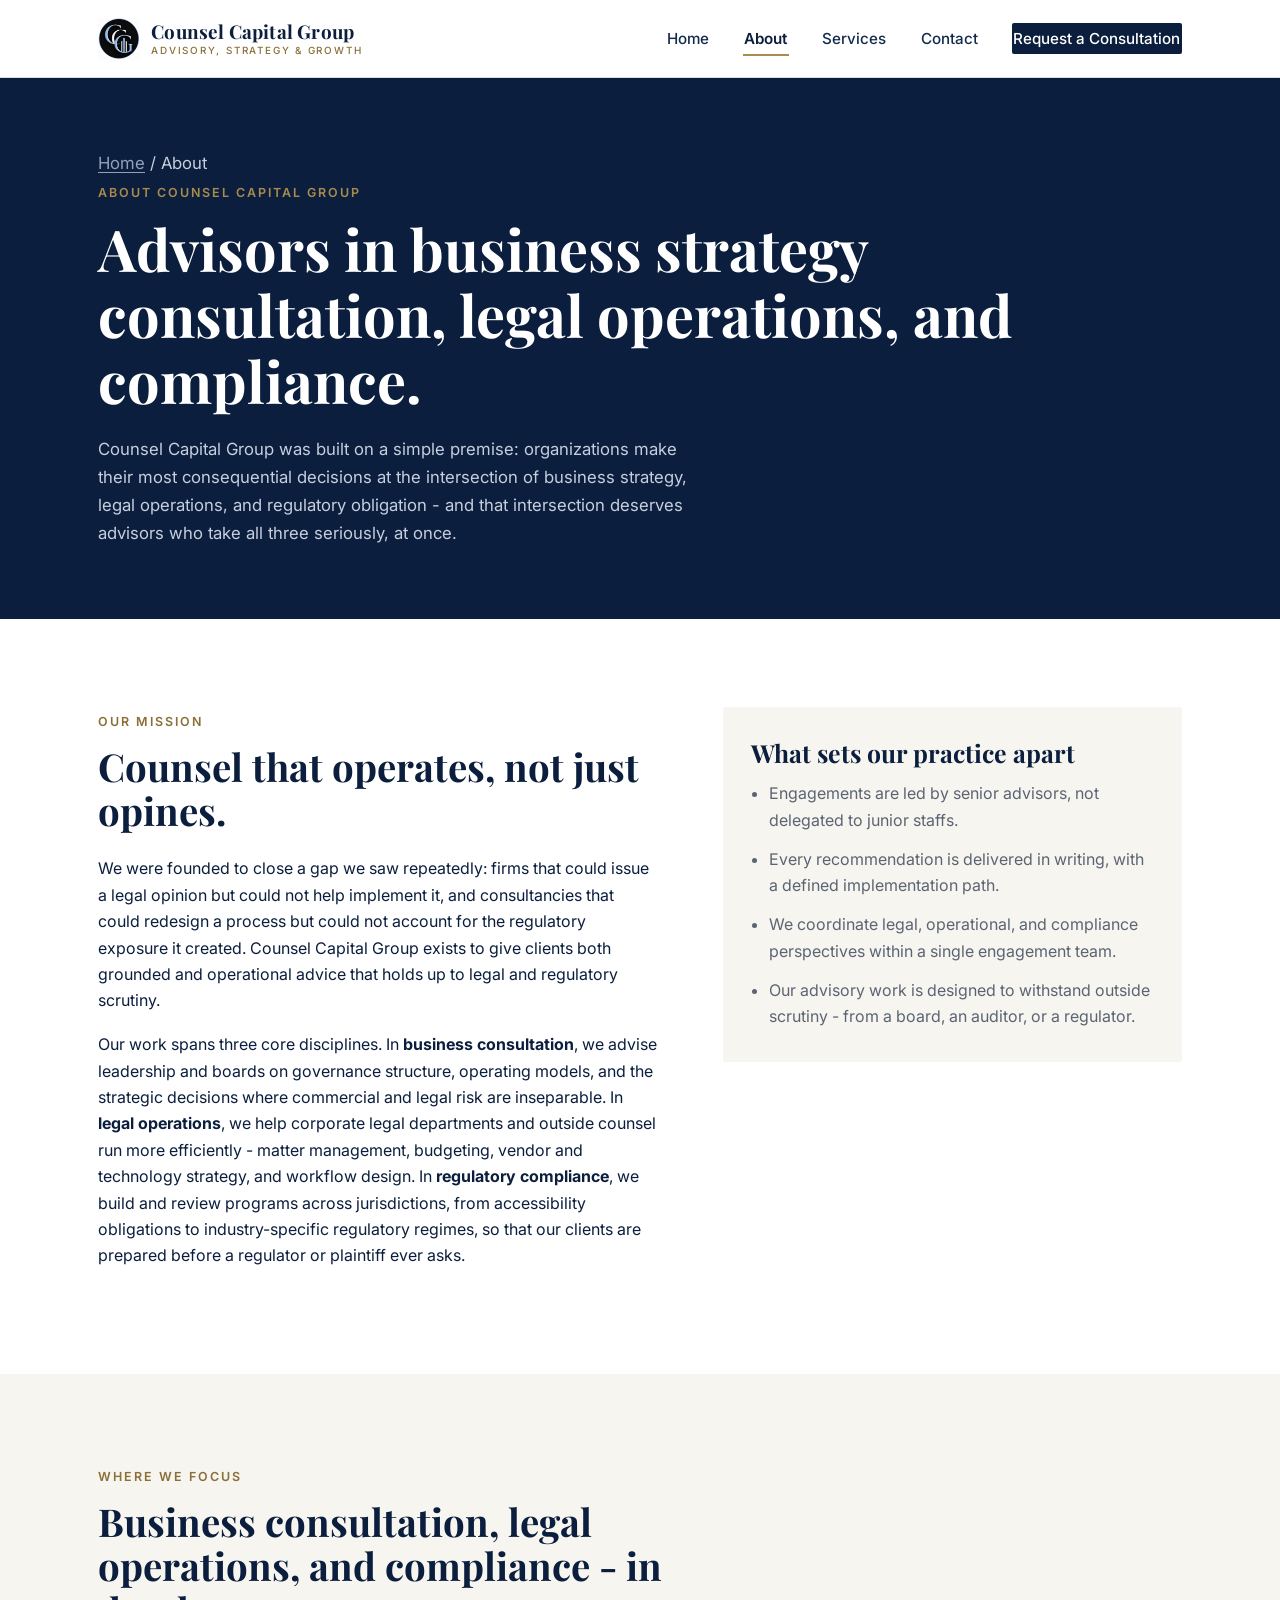
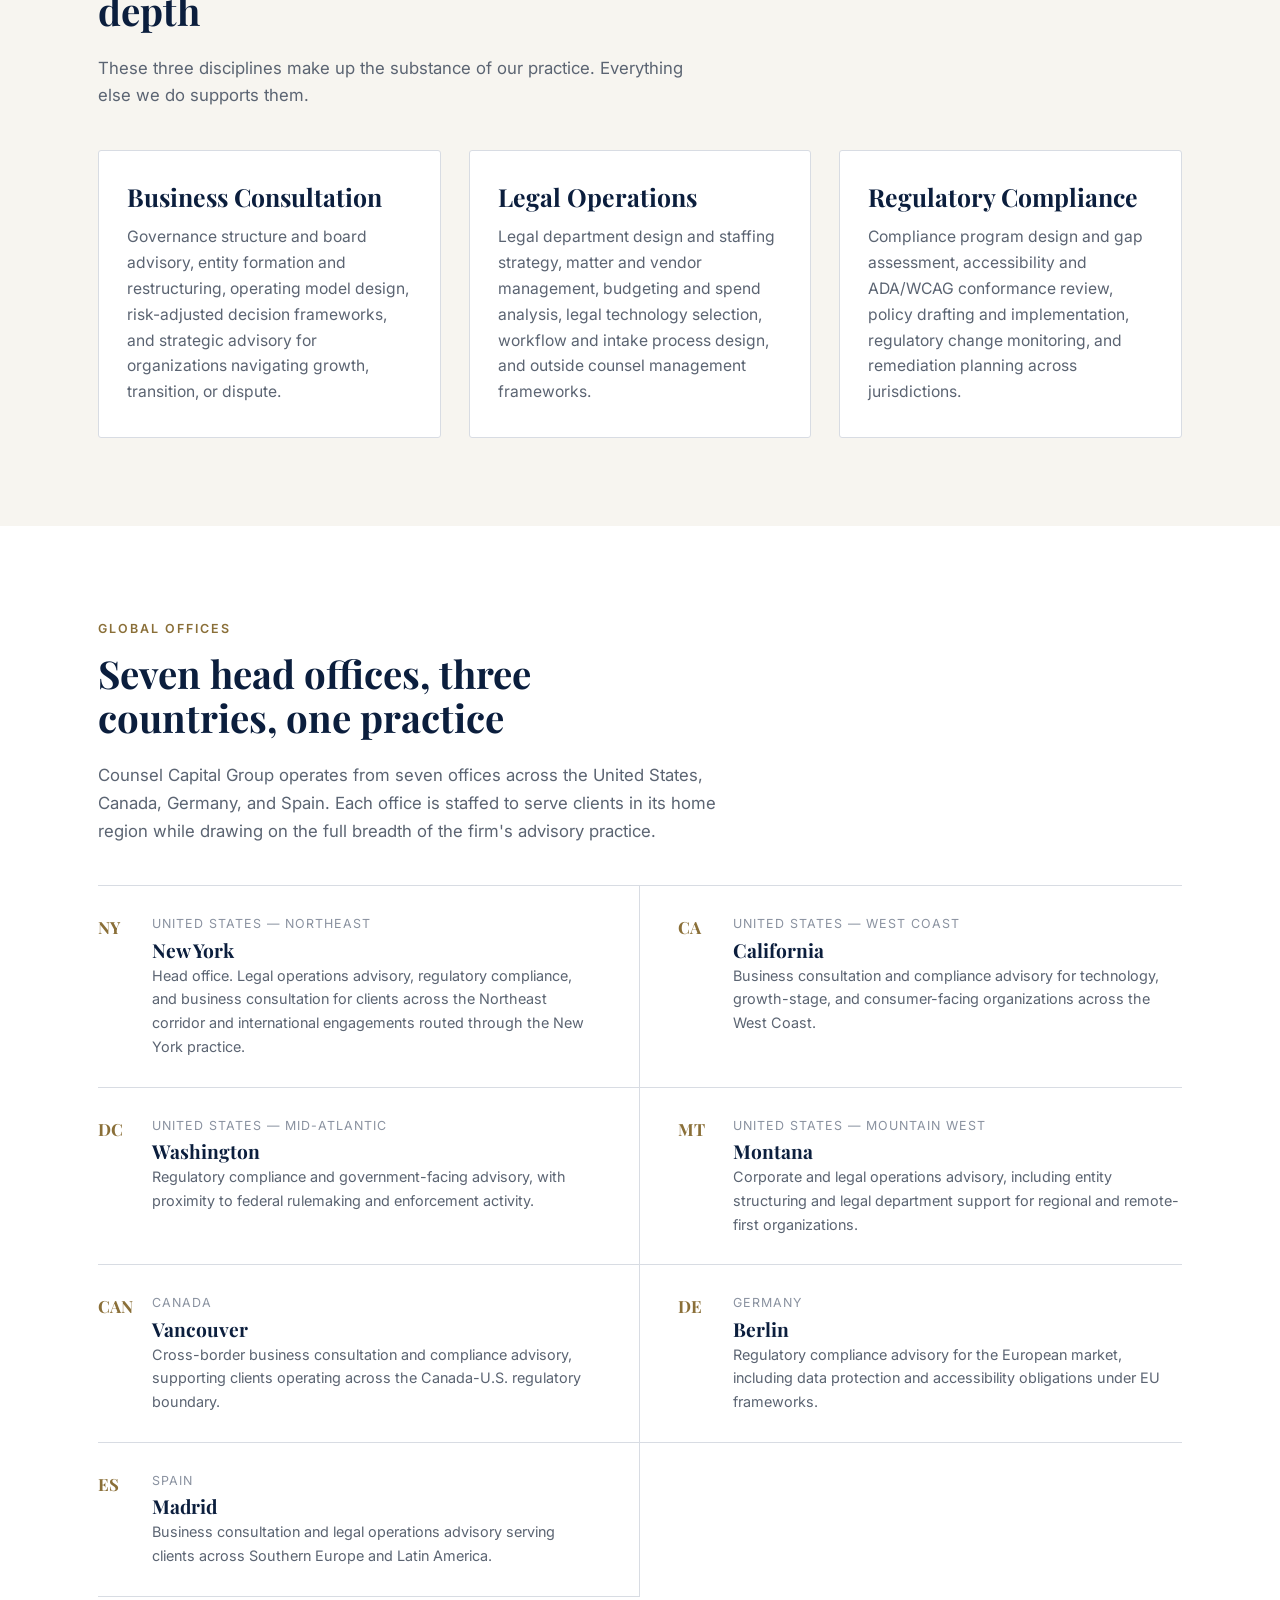
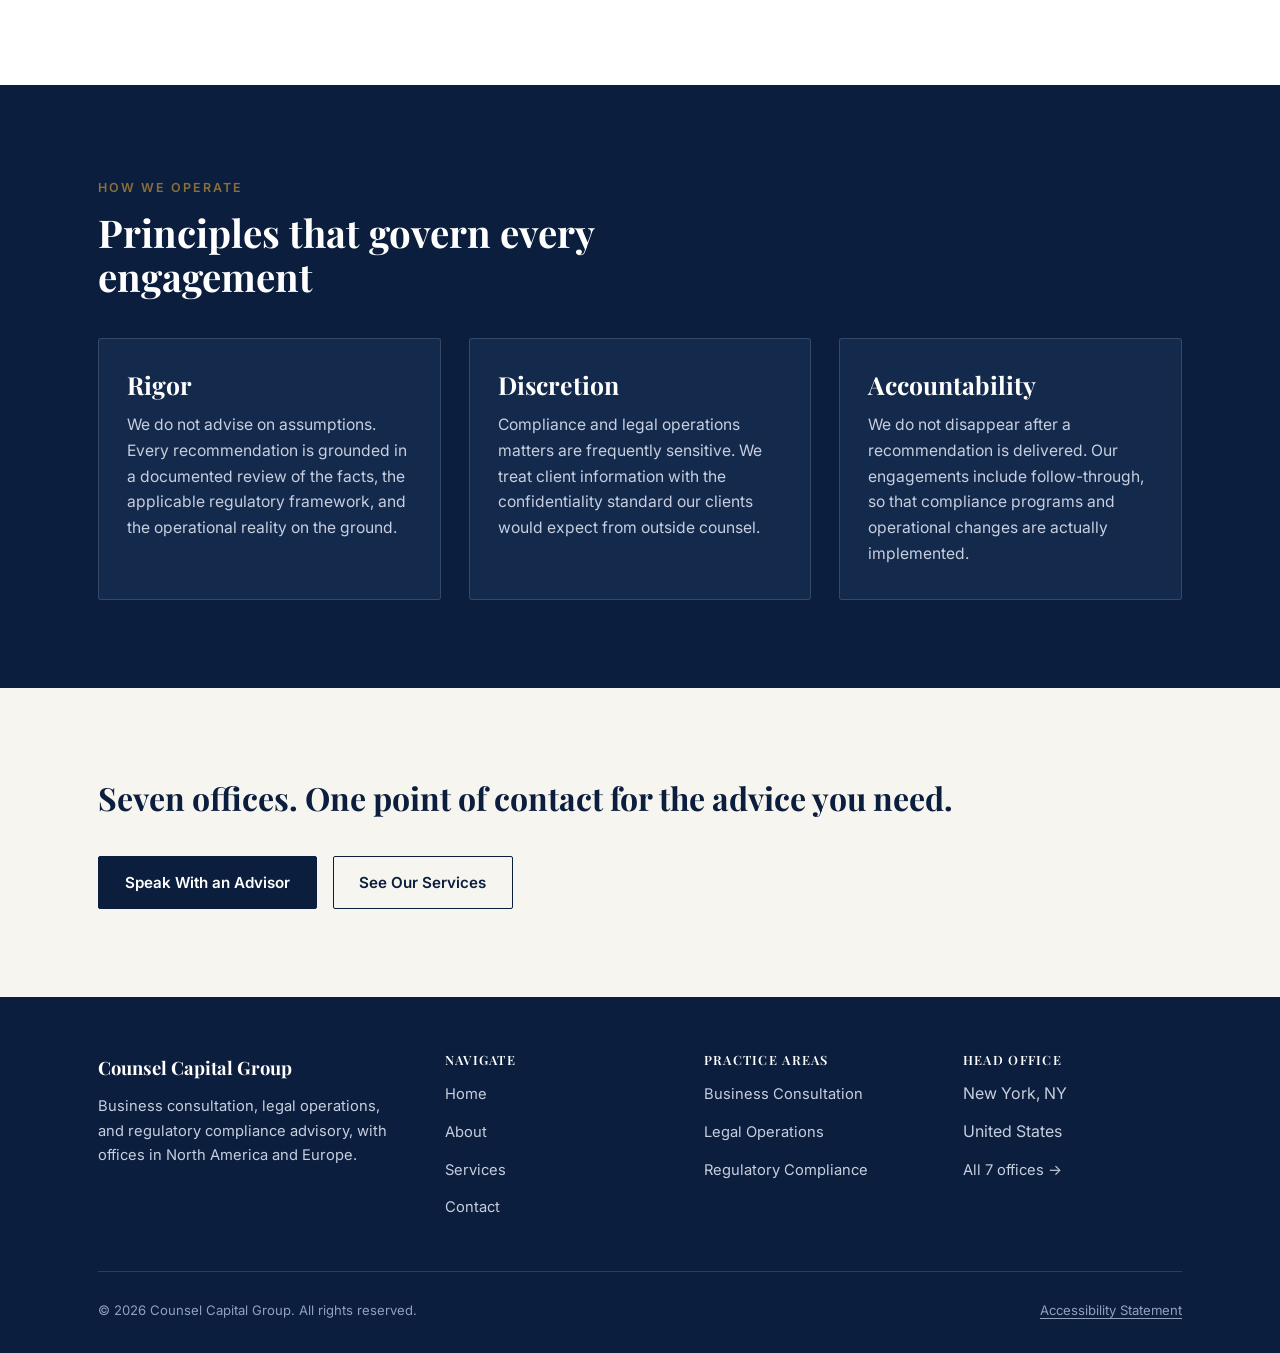
==== commit 268ea23b: "Update index.html" ====
--- a/about/index.html
+++ b/about/index.html
@@ -20,7 +20,7 @@
   <div class="container nav-bar">
     <a class="brand" href="/">
       <img class="brand-mark" src="/assets/logo.png" alt="Counsel Capital Group logo" width="42" height="42">
-      <span class="brand-name">Counsel Capital Group<small>Strategy, Capital &amp; Growth</small></span>
+      <span class="brand-name">Counsel Capital Group<small>Advisory, Strategy &amp; Growth</small></span>
     </a>
     <button class="nav-toggle" type="button" aria-expanded="false" aria-controls="primary-navigation" id="nav-toggle-btn">
       <span class="visually-hidden">Menu</span>
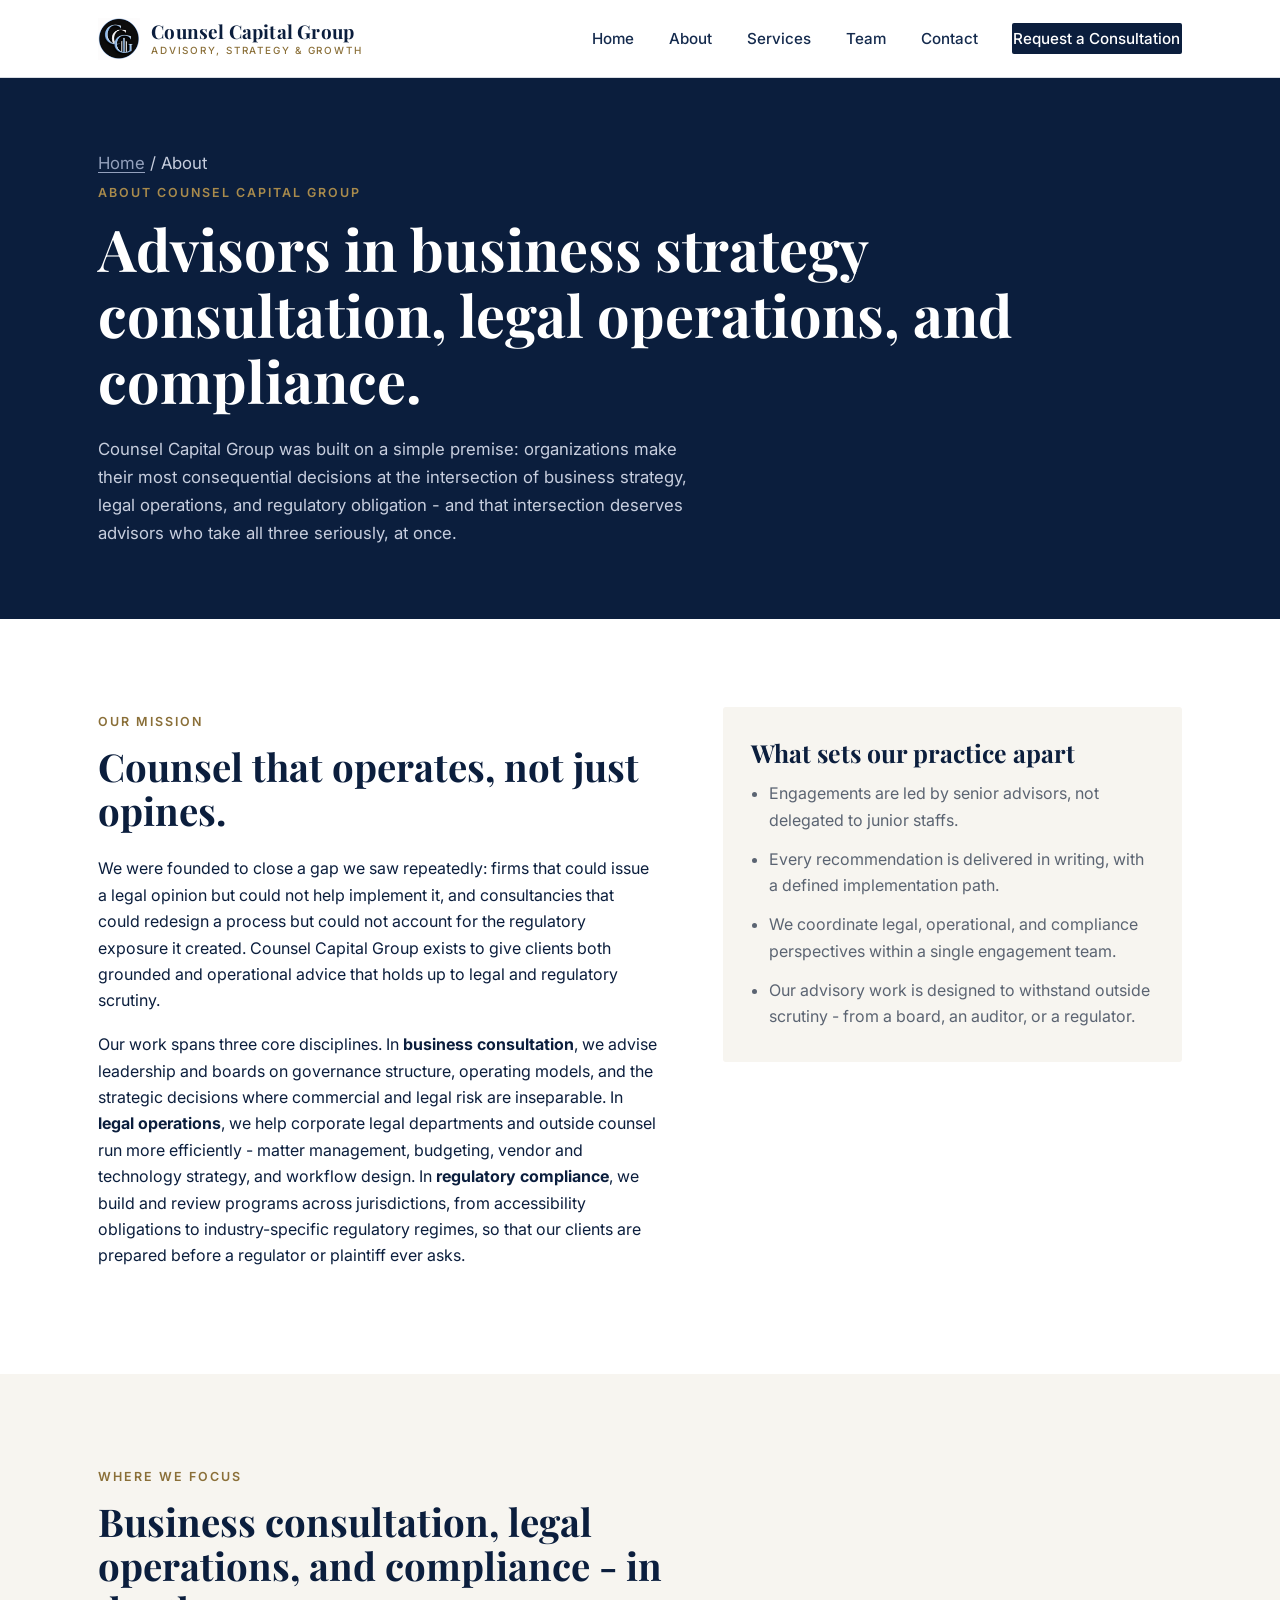
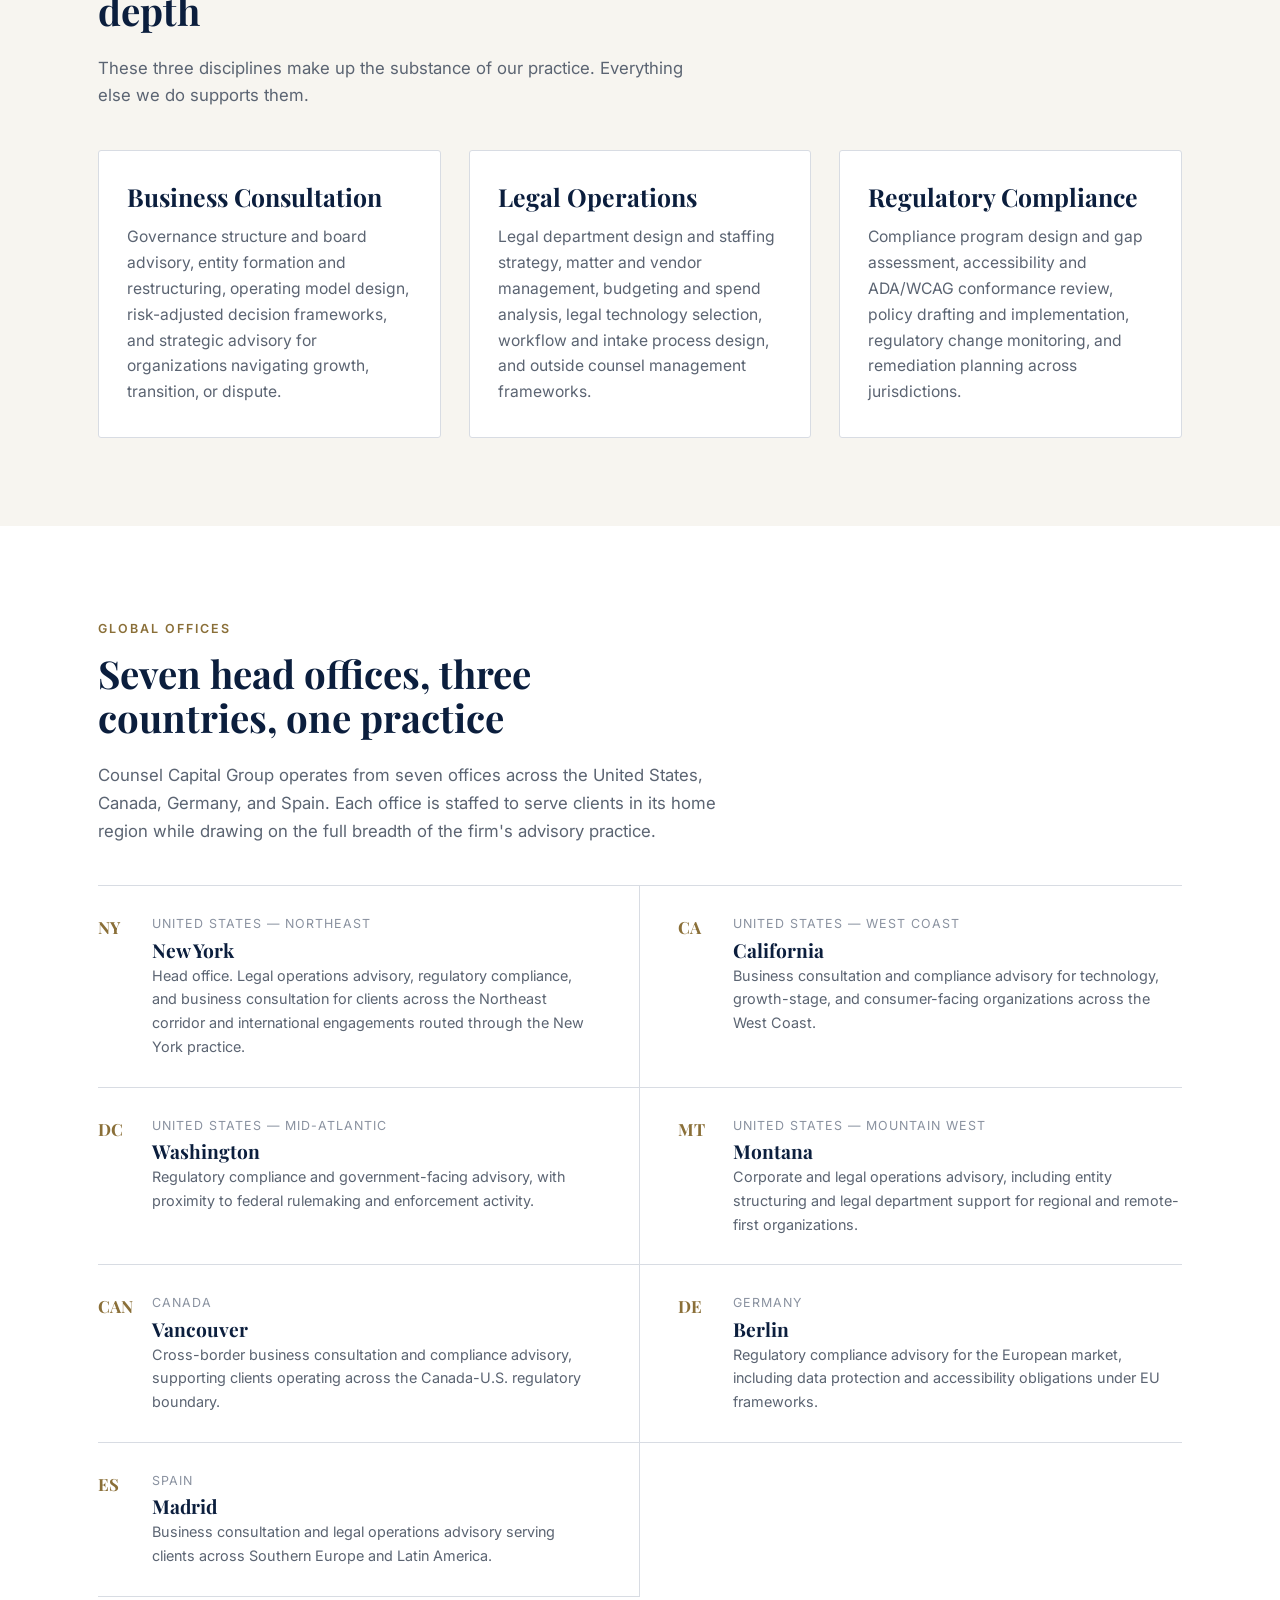
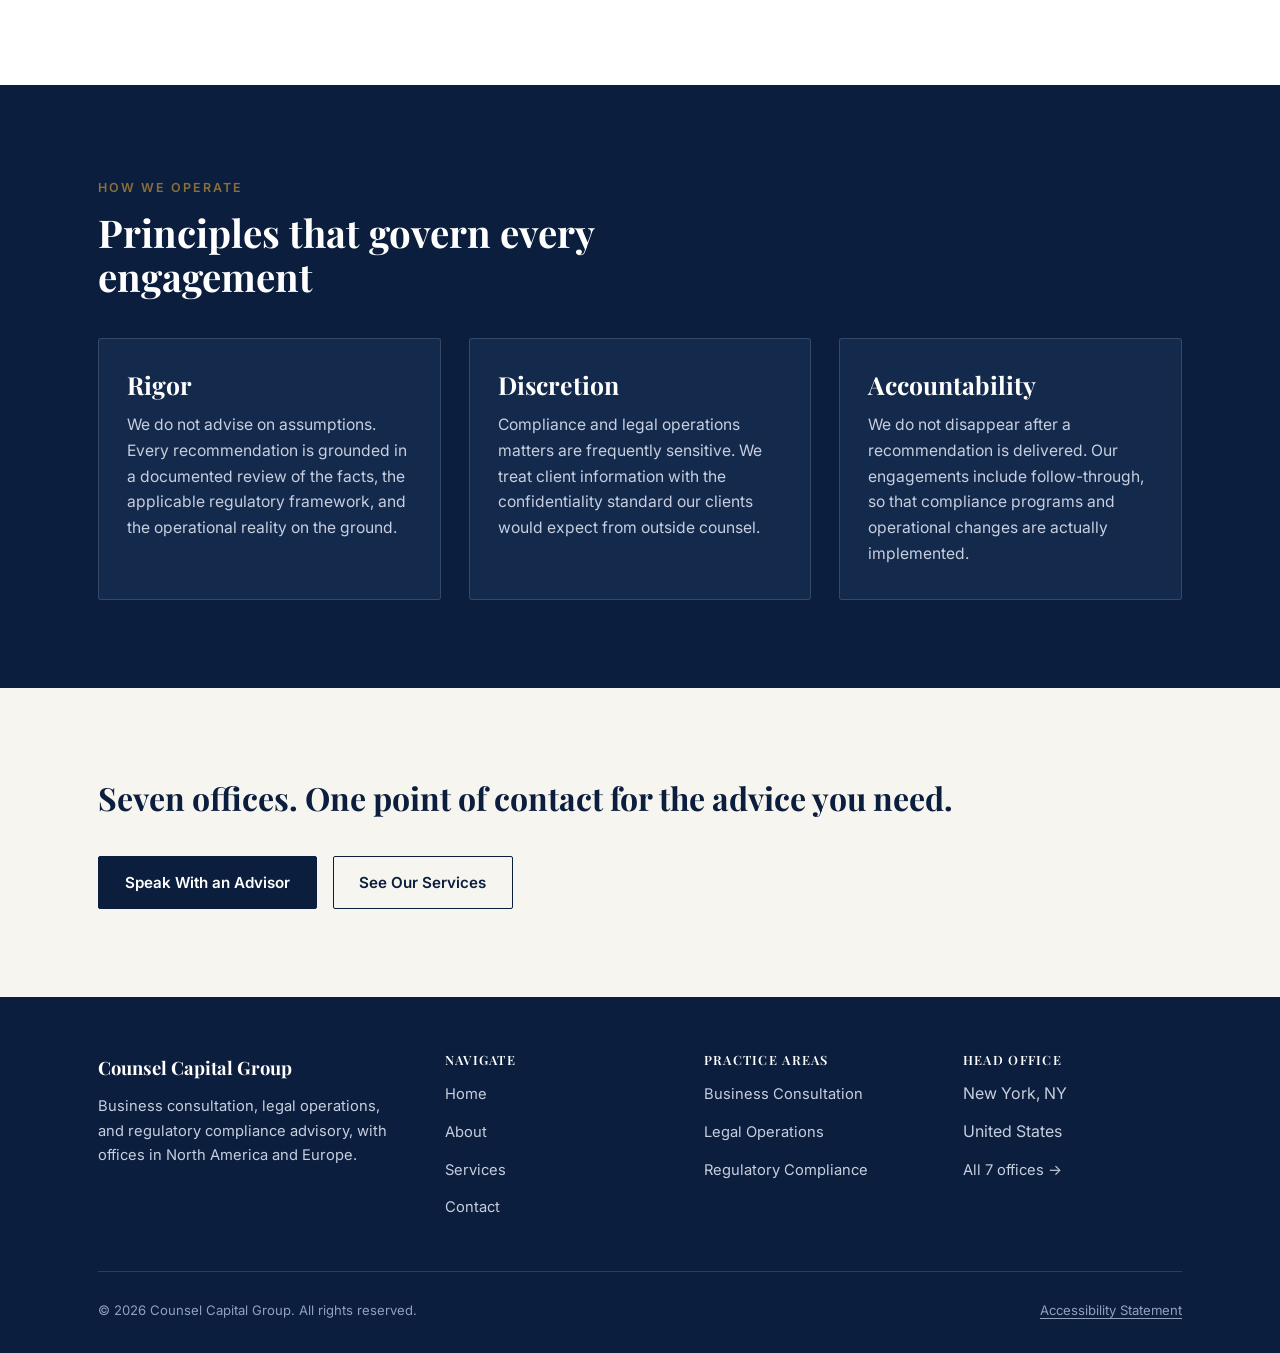
==== commit b88b813f: "Update index.html" ====
--- a/about/index.html
+++ b/about/index.html
@@ -28,11 +28,12 @@
     </button>
     <nav aria-label="Primary">
       <ul class="nav-links" id="primary-navigation">
-        <li><a href="/">Home</a></li>
-        <li><a href="/about/" aria-current="page">About</a></li>
-        <li><a href="/services/">Services</a></li>
-        <li><a href="/contact/">Contact</a></li>
-        <li><a class="nav-cta" href="/contact/">Request a Consultation</a></li>
+       <li><a href="/">Home</a></li>
+       <li><a href="/about/">About</a></li>
+       <li><a href="/services/">Services</a></li>
+       <li><a href="/team/">Team</a></li>
+       <li><a href="/contact/">Contact</a></li>
+       <li><a class="nav-cta" href="/contact/">Request a Consultation</a></li>
       </ul>
     </nav>
   </div>
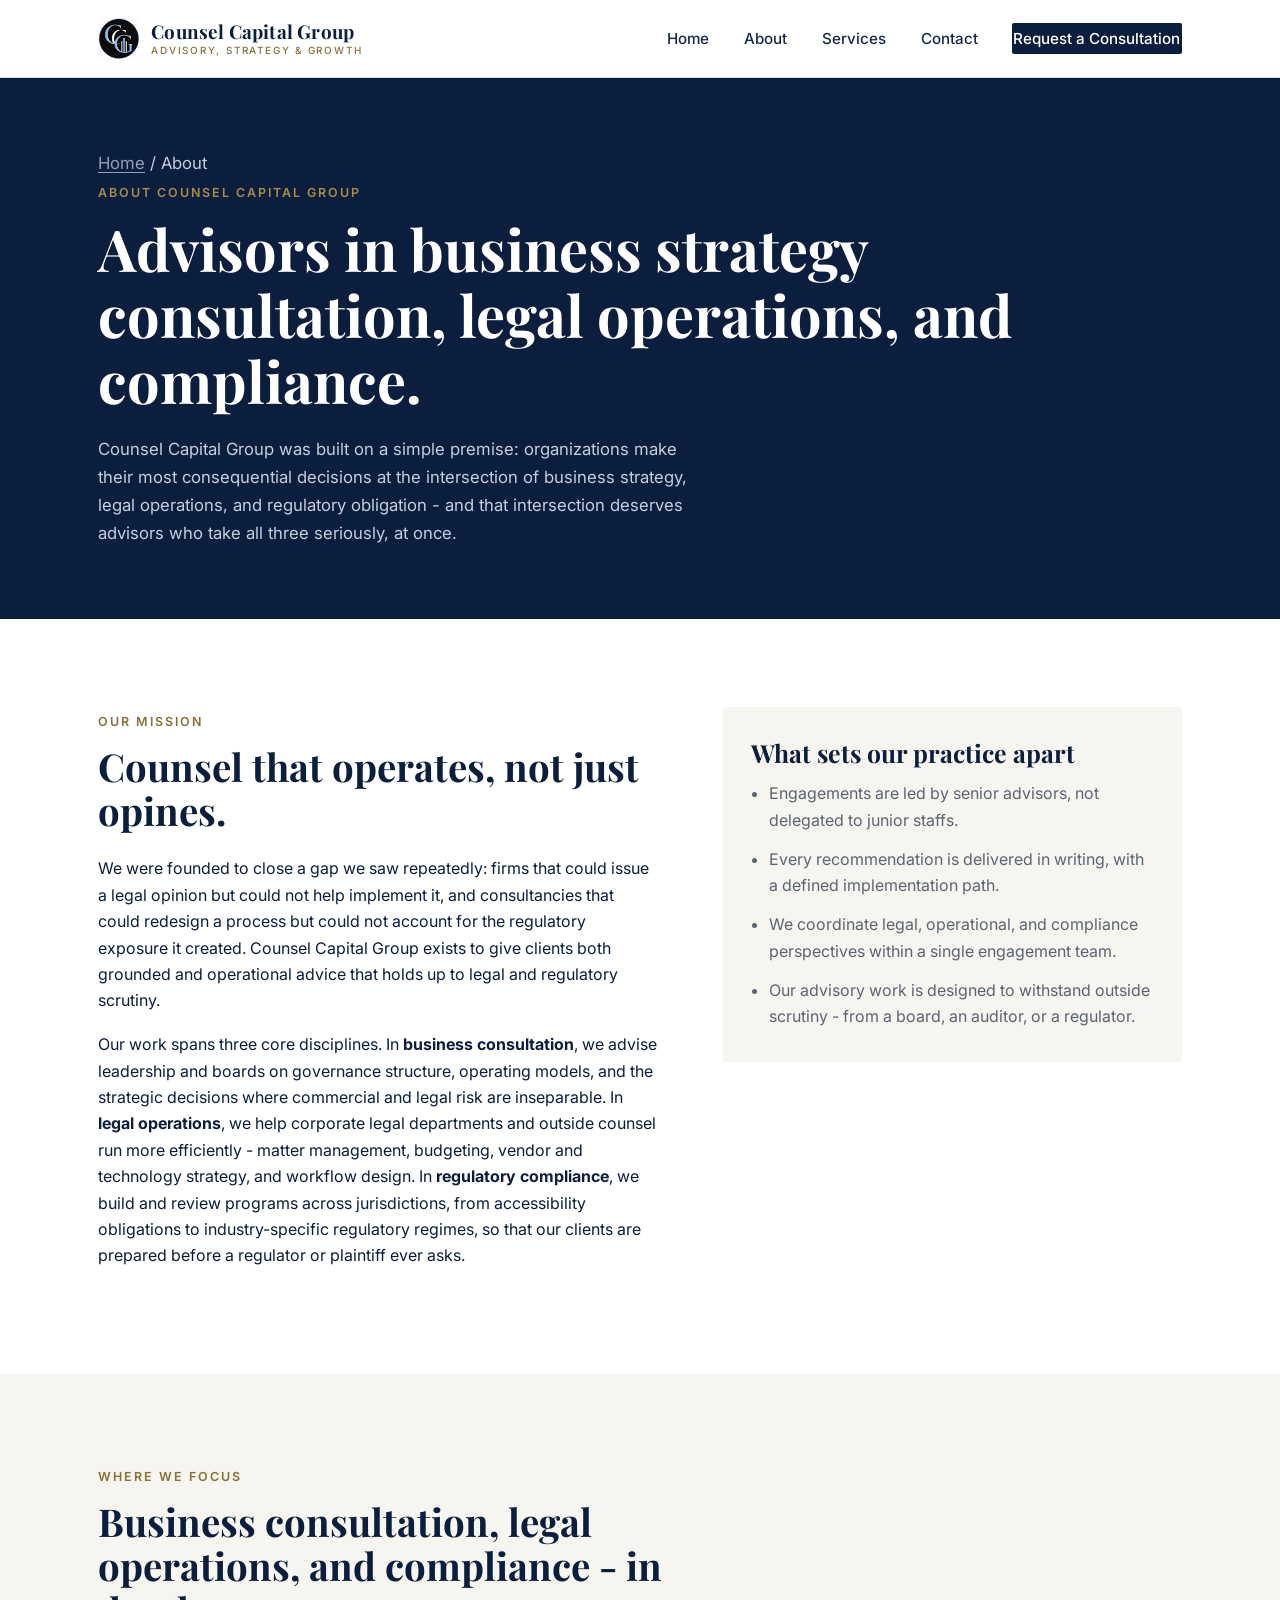
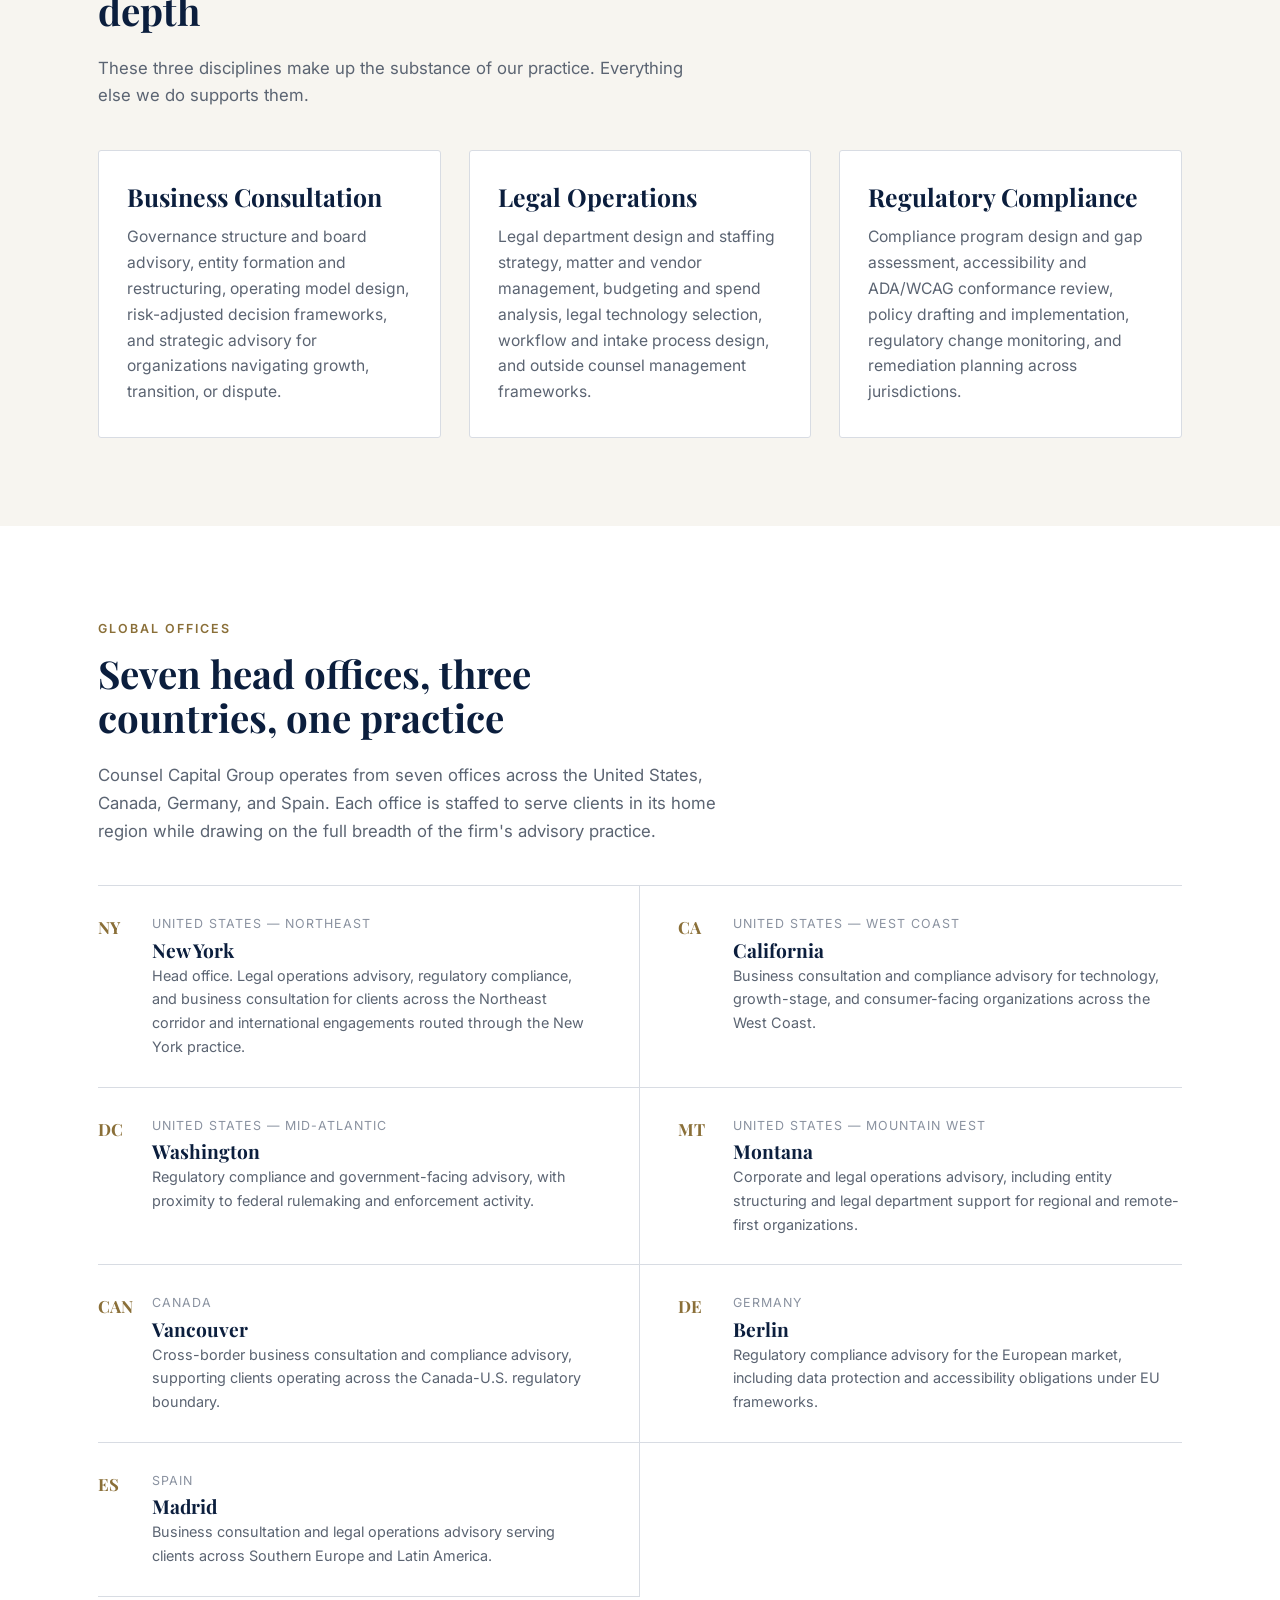
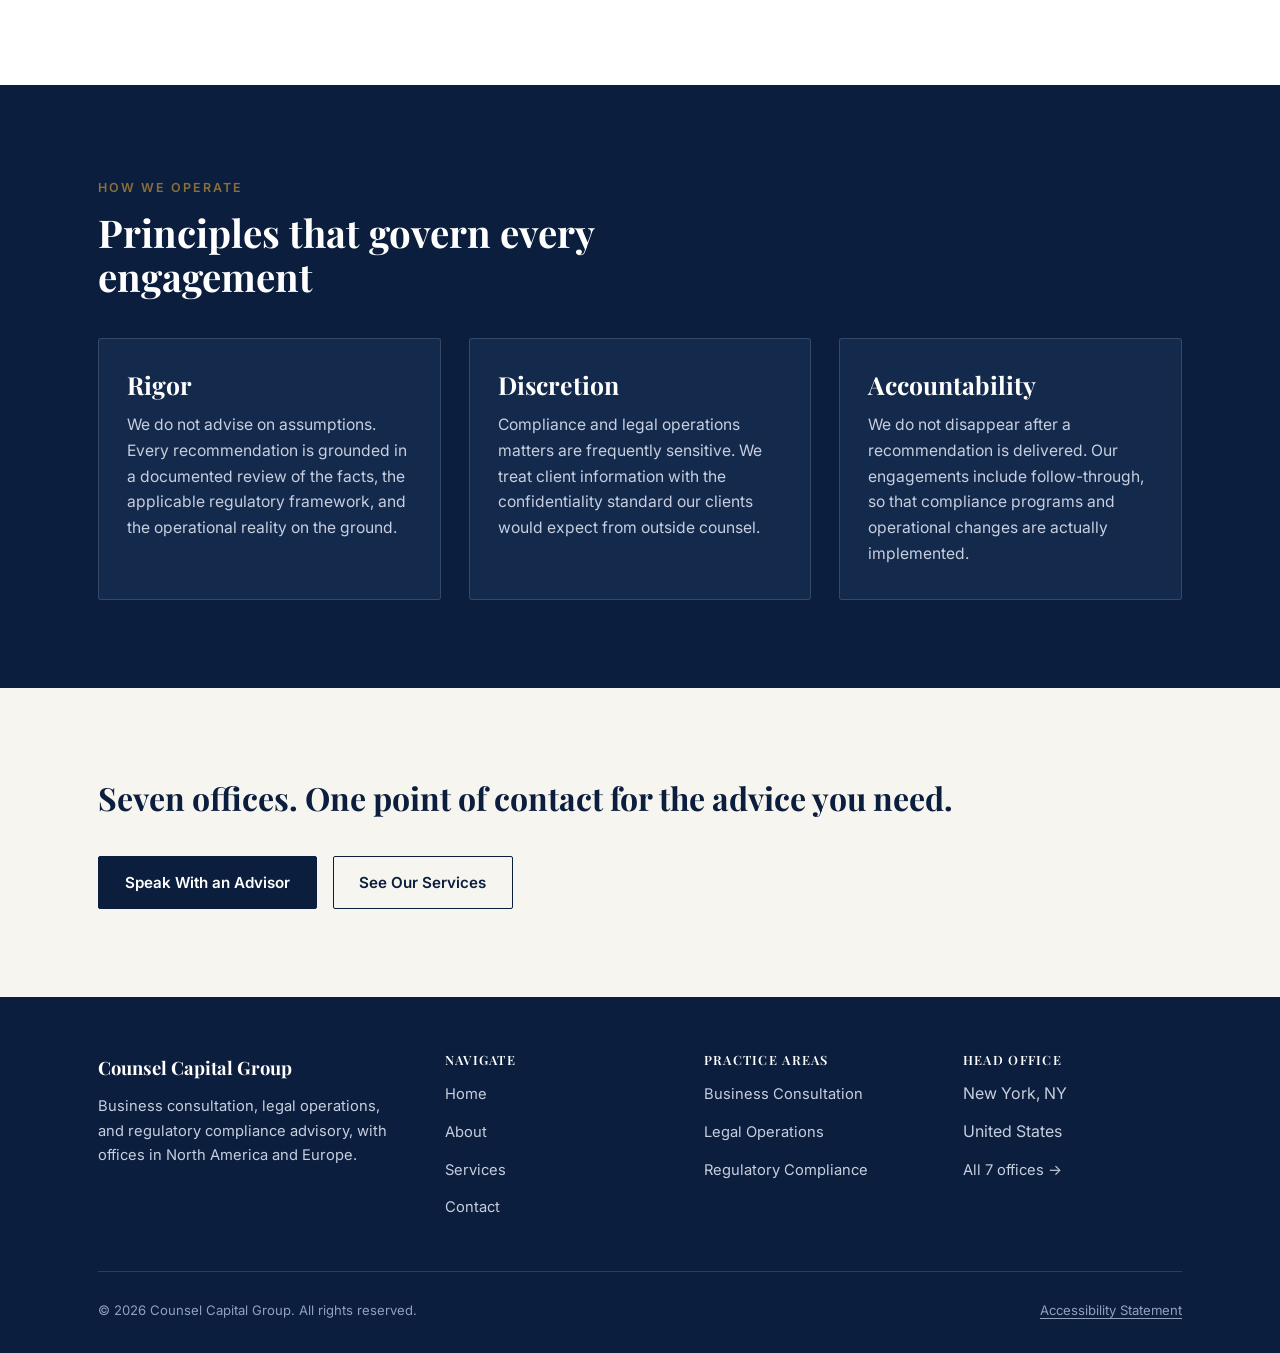
==== commit f376b8f0: "Update index.html" ====
--- a/about/index.html
+++ b/about/index.html
@@ -31,7 +31,6 @@
        <li><a href="/">Home</a></li>
        <li><a href="/about/">About</a></li>
        <li><a href="/services/">Services</a></li>
-       <li><a href="/team/">Team</a></li>
        <li><a href="/contact/">Contact</a></li>
        <li><a class="nav-cta" href="/contact/">Request a Consultation</a></li>
       </ul>
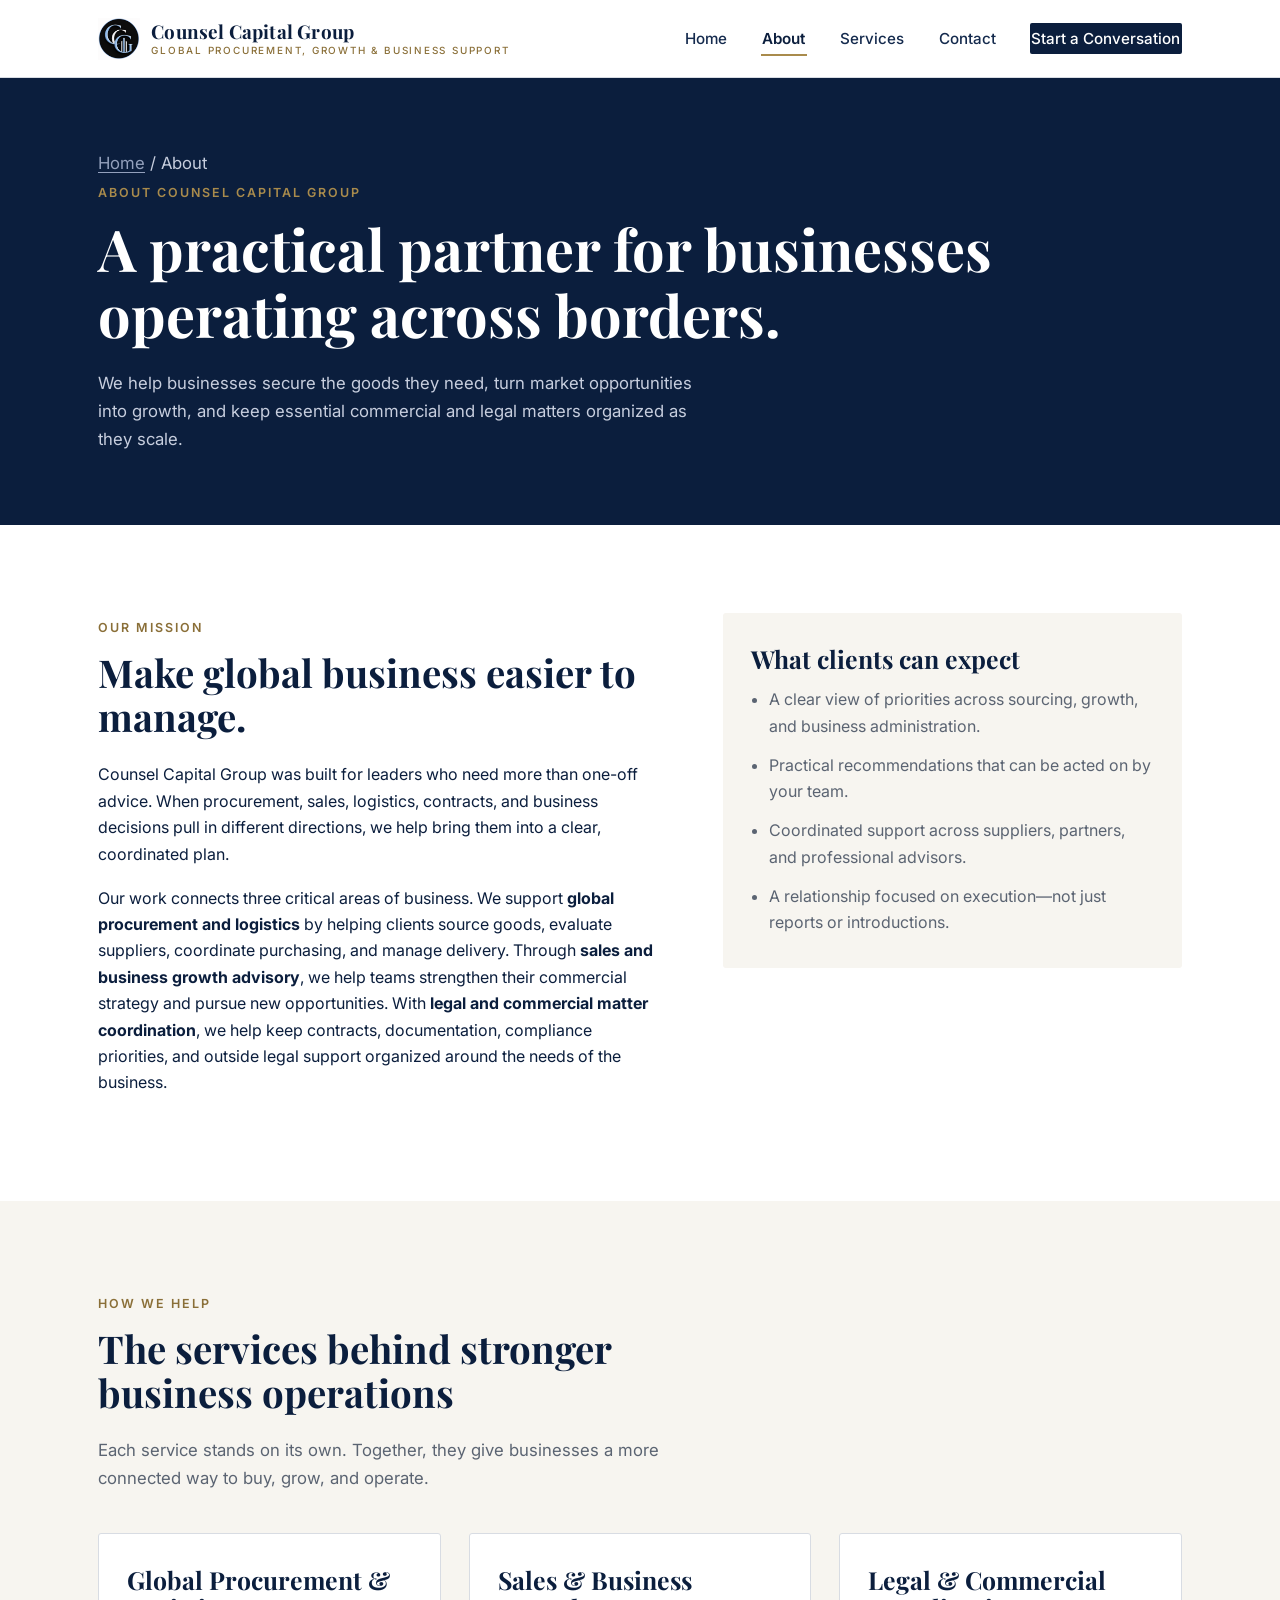
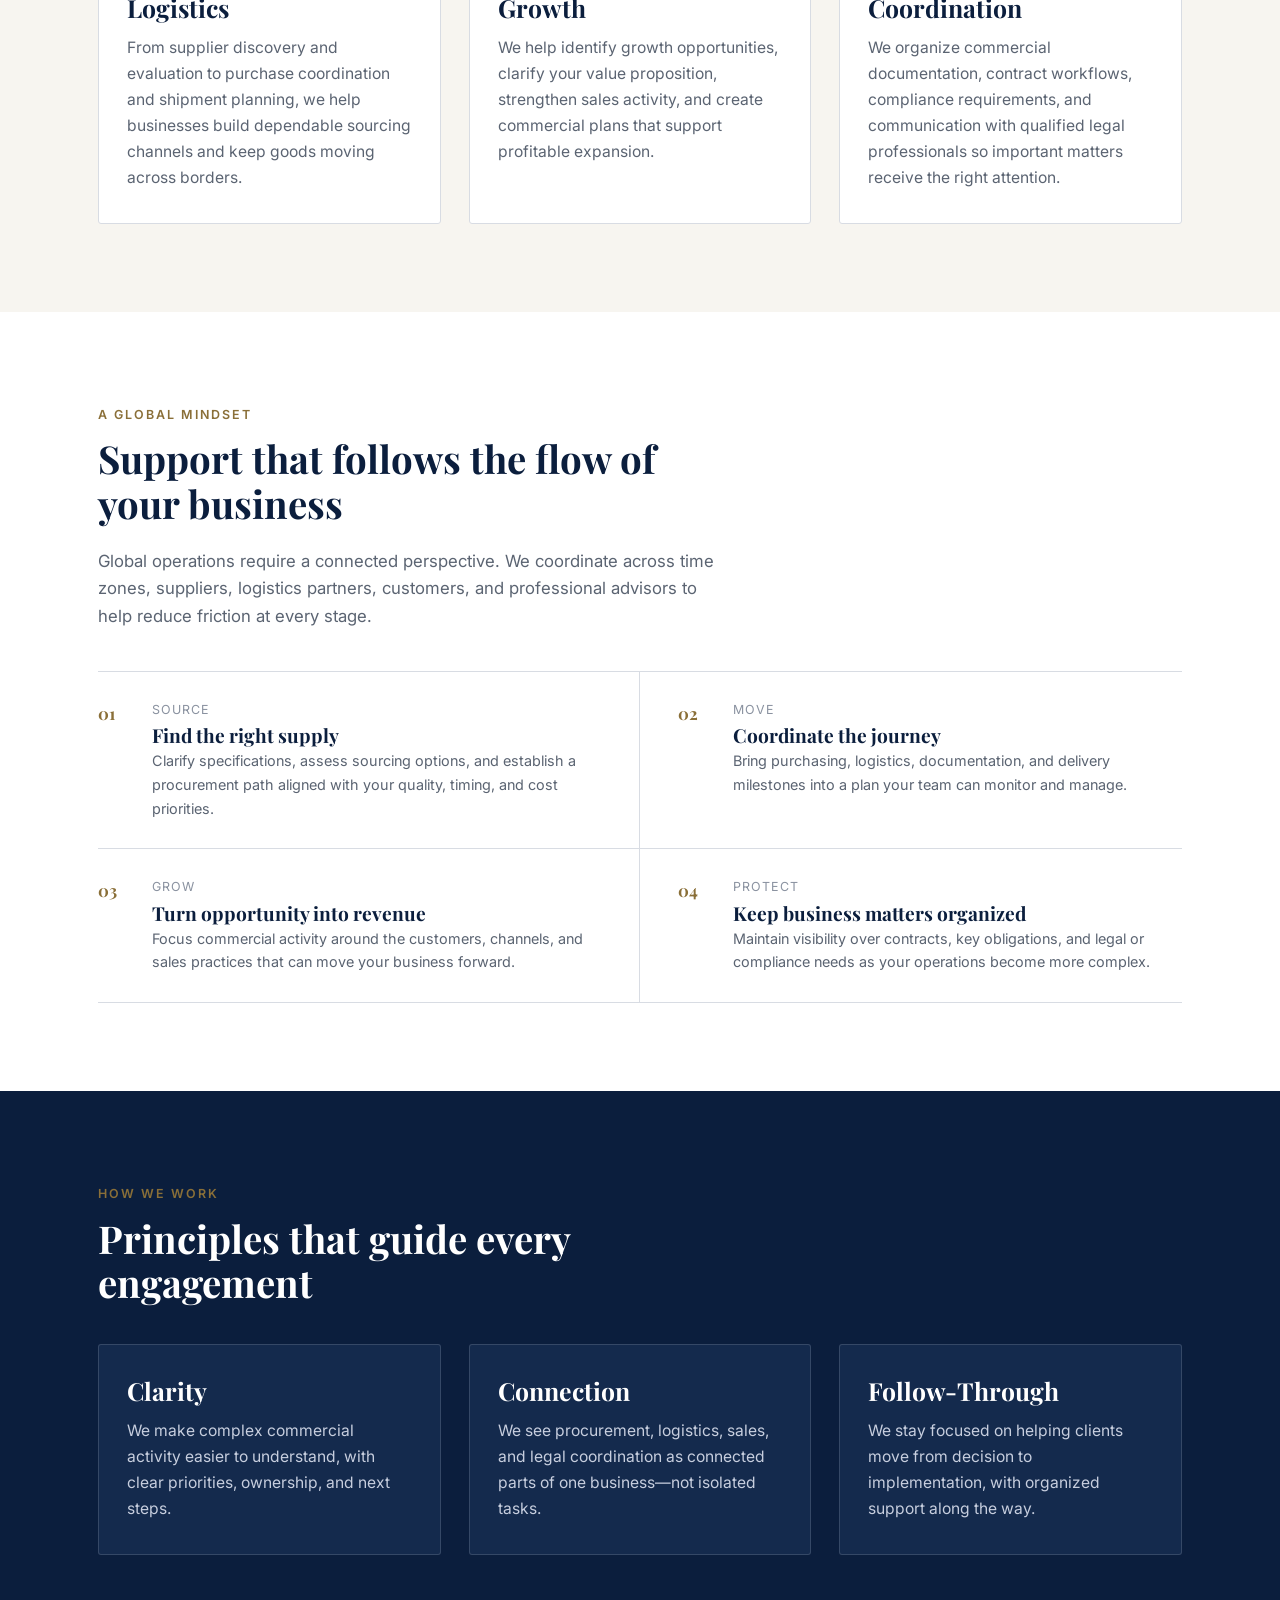
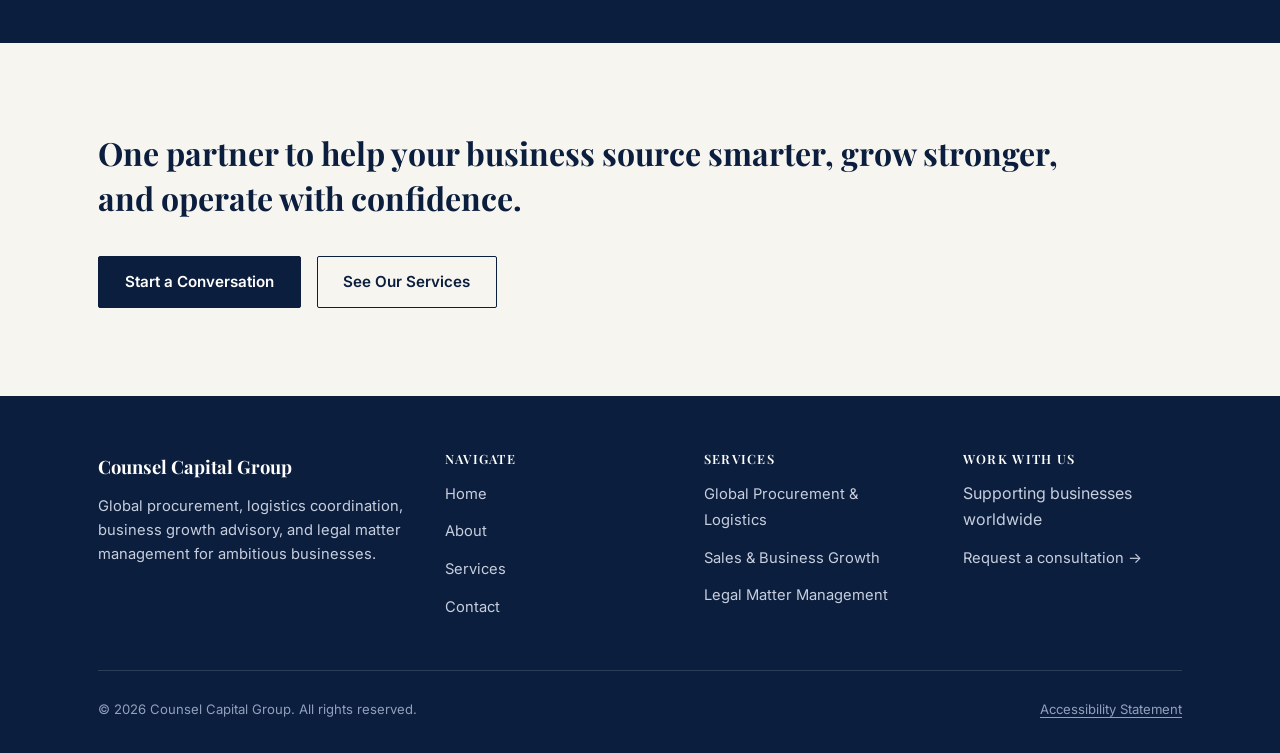
==== commit e09f7ce2: "Update index.html Tempo about" ====
--- a/about/index.html
+++ b/about/index.html
@@ -4,48 +4,40 @@
 <meta charset="UTF-8">
 <meta name="viewport" content="width=device-width, initial-scale=1.0">
 <title>About Us | Counsel Capital Group</title>
-<meta name="description" content="Counsel Capital Group provides business consultation, legal operations, and regulatory compliance advisory from seven offices across the United States, Canada, Germany, and Spain.">
+<meta name="description" content="Learn how Counsel Capital Group supports businesses through global procurement, growth advisory, and legal and commercial matter coordination.">
 <link rel="preconnect" href="https://fonts.googleapis.com">
 <link rel="preconnect" href="https://fonts.gstatic.com" crossorigin>
 <link href="https://fonts.googleapis.com/css2?family=Playfair+Display:wght@600;700;800&family=Inter:wght@400;500;600;700&display=swap" rel="stylesheet">
-<link rel="icon" href="/assets/logo.png" type="image/png+xml">
+<link rel="icon" href="/assets/logo.png" type="image/png">
 <link rel="stylesheet" href="/assets/styles.css">
 <link rel="icon" type="image/png" href="/assets/favicon.png">
 </head>
 <body>
-
 <a class="skip-link" href="#main-content">Skip to main content</a>
 
 <header class="site-header">
   <div class="container nav-bar">
     <a class="brand" href="/">
       <img class="brand-mark" src="/assets/logo.png" alt="Counsel Capital Group logo" width="42" height="42">
-      <span class="brand-name">Counsel Capital Group<small>Advisory, Strategy &amp; Growth</small></span>
+      <span class="brand-name">Counsel Capital Group<small>Global Procurement, Growth &amp; Business Support</small></span>
     </a>
     <button class="nav-toggle" type="button" aria-expanded="false" aria-controls="primary-navigation" id="nav-toggle-btn">
       <span class="visually-hidden">Menu</span>
       <svg viewBox="0 0 24 24" fill="none" stroke="currentColor" stroke-width="2" aria-hidden="true"><line x1="3" y1="6" x2="21" y2="6"/><line x1="3" y1="12" x2="21" y2="12"/><line x1="3" y1="18" x2="21" y2="18"/></svg>
     </button>
-    <nav aria-label="Primary">
-      <ul class="nav-links" id="primary-navigation">
-       <li><a href="/">Home</a></li>
-       <li><a href="/about/">About</a></li>
-       <li><a href="/services/">Services</a></li>
-       <li><a href="/contact/">Contact</a></li>
-       <li><a class="nav-cta" href="/contact/">Request a Consultation</a></li>
-      </ul>
-    </nav>
+    <nav aria-label="Primary"><ul class="nav-links" id="primary-navigation">
+      <li><a href="/">Home</a></li><li><a href="/about/" aria-current="page">About</a></li><li><a href="/services/">Services</a></li><li><a href="/contact/">Contact</a></li><li><a class="nav-cta" href="/contact/">Start a Conversation</a></li>
+    </ul></nav>
   </div>
 </header>
 
 <main id="main-content">
-
   <div class="page-intro">
     <div class="container">
       <p class="breadcrumb"><a href="/">Home</a> / About</p>
       <span class="eyebrow">About Counsel Capital Group</span>
-      <h1>Advisors in business strategy consultation, legal operations, and compliance.</h1>
-      <p>Counsel Capital Group was built on a simple premise: organizations make their most consequential decisions at the intersection of business strategy, legal operations, and regulatory obligation - and that intersection deserves advisors who take all three seriously, at once.</p>
+      <h1>A practical partner for businesses operating across borders.</h1>
+      <p>We help businesses secure the goods they need, turn market opportunities into growth, and keep essential commercial and legal matters organized as they scale.</p>
     </div>
   </div>
 
@@ -54,191 +46,78 @@
       <div class="hero-grid" style="align-items: start;">
         <div>
           <span class="eyebrow">Our Mission</span>
-          <h2 id="mission-heading">Counsel that operates, not just opines.</h2>
-          <p>We were founded to close a gap we saw repeatedly: firms that could issue a legal opinion but could not help implement it, and consultancies that could redesign a process but could not account for the regulatory exposure it created. Counsel Capital Group exists to give clients both grounded and operational advice that holds up to legal and regulatory scrutiny.</p>
-          <p>Our work spans three core disciplines. In <strong>business consultation</strong>, we advise leadership and boards on governance structure, operating models, and the strategic decisions where commercial and legal risk are inseparable. In <strong>legal operations</strong>, we help corporate legal departments and outside counsel run more efficiently - matter management, budgeting, vendor and technology strategy, and workflow design. In <strong>regulatory compliance</strong>, we build and review programs across jurisdictions, from accessibility obligations to industry-specific regulatory regimes, so that our clients are prepared before a regulator or plaintiff ever asks.</p>
+          <h2 id="mission-heading">Make global business easier to manage.</h2>
+          <p>Counsel Capital Group was built for leaders who need more than one-off advice. When procurement, sales, logistics, contracts, and business decisions pull in different directions, we help bring them into a clear, coordinated plan.</p>
+          <p>Our work connects three critical areas of business. We support <strong>global procurement and logistics</strong> by helping clients source goods, evaluate suppliers, coordinate purchasing, and manage delivery. Through <strong>sales and business growth advisory</strong>, we help teams strengthen their commercial strategy and pursue new opportunities. With <strong>legal and commercial matter coordination</strong>, we help keep contracts, documentation, compliance priorities, and outside legal support organized around the needs of the business.</p>
         </div>
         <div class="card" style="background: var(--ivory); border: none;">
-          <h3>What sets our practice apart</h3>
+          <h3>What clients can expect</h3>
           <ul style="padding-left: 1.1rem; color: var(--slate); margin: 0;">
-            <li style="margin-bottom: 0.8em;">Engagements are led by senior advisors, not delegated to junior staffs.</li>
-            <li style="margin-bottom: 0.8em;">Every recommendation is delivered in writing, with a defined implementation path.</li>
-            <li style="margin-bottom: 0.8em;">We coordinate legal, operational, and compliance perspectives within a single engagement team.</li>
-            <li style="margin-bottom: 0;">Our advisory work is designed to withstand outside scrutiny - from a board, an auditor, or a regulator.</li>
+            <li style="margin-bottom: 0.8em;">A clear view of priorities across sourcing, growth, and business administration.</li>
+            <li style="margin-bottom: 0.8em;">Practical recommendations that can be acted on by your team.</li>
+            <li style="margin-bottom: 0.8em;">Coordinated support across suppliers, partners, and professional advisors.</li>
+            <li style="margin-bottom: 0;">A relationship focused on execution—not just reports or introductions.</li>
           </ul>
         </div>
       </div>
     </div>
   </section>
 
-  <section class="section-alt" aria-labelledby="practice-detail-heading">
+  <section class="section-alt" aria-labelledby="focus-heading">
     <div class="container">
       <div class="section-head">
-        <span class="eyebrow">Where We Focus</span>
-        <h2 id="practice-detail-heading">Business consultation, legal operations, and compliance - in depth</h2>
-        <p>These three disciplines make up the substance of our practice. Everything else we do supports them.</p>
+        <span class="eyebrow">How We Help</span>
+        <h2 id="focus-heading">The services behind stronger business operations</h2>
+        <p>Each service stands on its own. Together, they give businesses a more connected way to buy, grow, and operate.</p>
       </div>
       <div class="card-grid">
-        <article class="card">
-          <h3>Business Consultation</h3>
-          <p>Governance structure and board advisory, entity formation and restructuring, operating model design, risk-adjusted decision frameworks, and strategic advisory for organizations navigating growth, transition, or dispute.</p>
-        </article>
-        <article class="card">
-          <h3>Legal Operations</h3>
-          <p>Legal department design and staffing strategy, matter and vendor management, budgeting and spend analysis, legal technology selection, workflow and intake process design, and outside counsel management frameworks.</p>
-        </article>
-        <article class="card">
-          <h3>Regulatory Compliance</h3>
-          <p>Compliance program design and gap assessment, accessibility and ADA/WCAG conformance review, policy drafting and implementation, regulatory change monitoring, and remediation planning across jurisdictions.</p>
-        </article>
+        <article class="card"><h3>Global Procurement &amp; Logistics</h3><p>From supplier discovery and evaluation to purchase coordination and shipment planning, we help businesses build dependable sourcing channels and keep goods moving across borders.</p></article>
+        <article class="card"><h3>Sales &amp; Business Growth</h3><p>We help identify growth opportunities, clarify your value proposition, strengthen sales activity, and create commercial plans that support profitable expansion.</p></article>
+        <article class="card"><h3>Legal &amp; Commercial Coordination</h3><p>We organize commercial documentation, contract workflows, compliance requirements, and communication with qualified legal professionals so important matters receive the right attention.</p></article>
       </div>
     </div>
   </section>
 
-  <section aria-labelledby="offices-heading">
+  <section aria-labelledby="network-heading">
     <div class="container">
       <div class="section-head">
-        <span class="eyebrow">Global Offices</span>
-        <h2 id="offices-heading">Seven head offices, three countries, one practice</h2>
-        <p>Counsel Capital Group operates from seven offices across the United States, Canada, Germany, and Spain. Each office is staffed to serve clients in its home region while drawing on the full breadth of the firm's advisory practice.</p>
+        <span class="eyebrow">A Global Mindset</span>
+        <h2 id="network-heading">Support that follows the flow of your business</h2>
+        <p>Global operations require a connected perspective. We coordinate across time zones, suppliers, logistics partners, customers, and professional advisors to help reduce friction at every stage.</p>
       </div>
-
       <div class="offices-ledger">
-        <div class="office-row">
-          <span class="office-mark" aria-hidden="true">NY</span>
-          <div>
-            <p class="office-region">United States &mdash; Northeast</p>
-            <h3 class="office-city">New York</h3>
-            <p class="office-focus">Head office. Legal operations advisory, regulatory compliance, and business consultation for clients across the Northeast corridor and international engagements routed through the New York practice.</p>
-          </div>
-        </div>
-        <div class="office-row">
-          <span class="office-mark" aria-hidden="true">CA</span>
-          <div>
-            <p class="office-region">United States &mdash; West Coast</p>
-            <h3 class="office-city">California</h3>
-            <p class="office-focus">Business consultation and compliance advisory for technology, growth-stage, and consumer-facing organizations across the West Coast.</p>
-          </div>
-        </div>
-        <div class="office-row">
-          <span class="office-mark" aria-hidden="true">DC</span>
-          <div>
-            <p class="office-region">United States &mdash; Mid-Atlantic</p>
-            <h3 class="office-city">Washington</h3>
-            <p class="office-focus">Regulatory compliance and government-facing advisory, with proximity to federal rulemaking and enforcement activity.</p>
-          </div>
-        </div>
-        <div class="office-row">
-          <span class="office-mark" aria-hidden="true">MT</span>
-          <div>
-            <p class="office-region">United States &mdash; Mountain West</p>
-            <h3 class="office-city">Montana</h3>
-            <p class="office-focus">Corporate and legal operations advisory, including entity structuring and legal department support for regional and remote-first organizations.</p>
-          </div>
-        </div>
-        <div class="office-row">
-          <span class="office-mark" aria-hidden="true">CAN</span>
-          <div>
-            <p class="office-region">Canada</p>
-            <h3 class="office-city">Vancouver</h3>
-            <p class="office-focus">Cross-border business consultation and compliance advisory, supporting clients operating across the Canada-U.S. regulatory boundary.</p>
-          </div>
-        </div>
-        <div class="office-row">
-          <span class="office-mark" aria-hidden="true">DE</span>
-          <div>
-            <p class="office-region">Germany</p>
-            <h3 class="office-city">Berlin</h3>
-            <p class="office-focus">Regulatory compliance advisory for the European market, including data protection and accessibility obligations under EU frameworks.</p>
-          </div>
-        </div>
-        <div class="office-row">
-          <span class="office-mark" aria-hidden="true">ES</span>
-          <div>
-            <p class="office-region">Spain</p>
-            <h3 class="office-city">Madrid</h3>
-            <p class="office-focus">Business consultation and legal operations advisory serving clients across Southern Europe and Latin America.</p>
-          </div>
-        </div>
+        <div class="office-row"><span class="office-mark" aria-hidden="true">01</span><div><p class="office-region">Source</p><h3 class="office-city">Find the right supply</h3><p class="office-focus">Clarify specifications, assess sourcing options, and establish a procurement path aligned with your quality, timing, and cost priorities.</p></div></div>
+        <div class="office-row"><span class="office-mark" aria-hidden="true">02</span><div><p class="office-region">Move</p><h3 class="office-city">Coordinate the journey</h3><p class="office-focus">Bring purchasing, logistics, documentation, and delivery milestones into a plan your team can monitor and manage.</p></div></div>
+        <div class="office-row"><span class="office-mark" aria-hidden="true">03</span><div><p class="office-region">Grow</p><h3 class="office-city">Turn opportunity into revenue</h3><p class="office-focus">Focus commercial activity around the customers, channels, and sales practices that can move your business forward.</p></div></div>
+        <div class="office-row"><span class="office-mark" aria-hidden="true">04</span><div><p class="office-region">Protect</p><h3 class="office-city">Keep business matters organized</h3><p class="office-focus">Maintain visibility over contracts, key obligations, and legal or compliance needs as your operations become more complex.</p></div></div>
       </div>
     </div>
   </section>
 
   <section class="section-navy" aria-labelledby="values-heading">
     <div class="container">
-      <div class="section-head">
-        <span class="eyebrow">How We Operate</span>
-        <h2 id="values-heading">Principles that govern every engagement</h2>
-      </div>
+      <div class="section-head"><span class="eyebrow">How We Work</span><h2 id="values-heading">Principles that guide every engagement</h2></div>
       <div class="card-grid">
-        <article class="card" style="background: var(--deep-navy); border-color: rgba(255,255,255,0.14);">
-          <h3 style="color:#fff;">Rigor</h3>
-          <p style="color:#c7cede;">We do not advise on assumptions. Every recommendation is grounded in a documented review of the facts, the applicable regulatory framework, and the operational reality on the ground.</p>
-        </article>
-        <article class="card" style="background: var(--deep-navy); border-color: rgba(255,255,255,0.14);">
-          <h3 style="color:#fff;">Discretion</h3>
-          <p style="color:#c7cede;">Compliance and legal operations matters are frequently sensitive. We treat client information with the confidentiality standard our clients would expect from outside counsel.</p>
-        </article>
-        <article class="card" style="background: var(--deep-navy); border-color: rgba(255,255,255,0.14);">
-          <h3 style="color:#fff;">Accountability</h3>
-          <p style="color:#c7cede;">We do not disappear after a recommendation is delivered. Our engagements include follow-through, so that compliance programs and operational changes are actually implemented.</p>
-        </article>
+        <article class="card" style="background: var(--deep-navy); border-color: rgba(255,255,255,0.14);"><h3 style="color:#fff;">Clarity</h3><p style="color:#c7cede;">We make complex commercial activity easier to understand, with clear priorities, ownership, and next steps.</p></article>
+        <article class="card" style="background: var(--deep-navy); border-color: rgba(255,255,255,0.14);"><h3 style="color:#fff;">Connection</h3><p style="color:#c7cede;">We see procurement, logistics, sales, and legal coordination as connected parts of one business—not isolated tasks.</p></article>
+        <article class="card" style="background: var(--deep-navy); border-color: rgba(255,255,255,0.14);"><h3 style="color:#fff;">Follow-Through</h3><p style="color:#c7cede;">We stay focused on helping clients move from decision to implementation, with organized support along the way.</p></article>
       </div>
     </div>
   </section>
 
   <section class="section-alt" aria-labelledby="about-cta-heading">
-    <div class="container">
-      <p class="statement" id="about-cta-heading">Seven offices. One point of contact for the advice you need.</p>
-      <div class="button-row" style="margin-top: 1.75rem;">
-        <a class="btn btn-primary" href="/contact/">Speak With an Advisor</a>
-        <a class="btn btn-secondary" href="/services/">See Our Services</a>
-      </div>
-    </div>
+    <div class="container"><p class="statement" id="about-cta-heading">One partner to help your business source smarter, grow stronger, and operate with confidence.</p><div class="button-row" style="margin-top: 1.75rem;"><a class="btn btn-primary" href="/contact/">Start a Conversation</a><a class="btn btn-secondary" href="/services/">See Our Services</a></div></div>
   </section>
-
 </main>
 
 <footer class="site-footer">
-  <div class="container">
-    <div class="footer-grid">
-      <div>
-        <div class="footer-brand">Counsel Capital Group</div>
-        <p class="footer-desc">Business consultation, legal operations, and regulatory compliance advisory, with offices in North America and Europe.</p>
-      </div>
-      <div>
-        <h2 class="footer-heading">Navigate</h2>
-        <ul class="footer-links">
-          <li><a href="/">Home</a></li>
-          <li><a href="/about/">About</a></li>
-          <li><a href="/services/">Services</a></li>
-          <li><a href="/contact/">Contact</a></li>
-        </ul>
-      </div>
-      <div>
-        <h2 class="footer-heading">Practice Areas</h2>
-        <ul class="footer-links">
-          <li><a href="services.html#consultation">Business Consultation</a></li>
-          <li><a href="services.html#legal-ops">Legal Operations</a></li>
-          <li><a href="services.html#compliance">Regulatory Compliance</a></li>
-        </ul>
-      </div>
-      <div>
-        <h2 class="footer-heading">Head Office</h2>
-        <ul class="footer-links">
-          <li>New York, NY</li>
-          <li>United States</li>
-          <li><a href="/contact/">All 7 offices &rarr;</a></li>
-        </ul>
-      </div>
-    </div>
-    <div class="footer-bottom">
-      <span>&copy; 2026 Counsel Capital Group. All rights reserved.</span>
-      <span><a href="/accessibility/">Accessibility Statement</a></span>
-    </div>
-  </div>
+  <div class="container"><div class="footer-grid">
+    <div><div class="footer-brand">Counsel Capital Group</div><p class="footer-desc">Global procurement, logistics coordination, business growth advisory, and legal matter management for ambitious businesses.</p></div>
+    <div><h2 class="footer-heading">Navigate</h2><ul class="footer-links"><li><a href="/">Home</a></li><li><a href="/about/">About</a></li><li><a href="/services/">Services</a></li><li><a href="/contact/">Contact</a></li></ul></div>
+    <div><h2 class="footer-heading">Services</h2><ul class="footer-links"><li><a href="/services/#procurement">Global Procurement &amp; Logistics</a></li><li><a href="/services/#growth">Sales &amp; Business Growth</a></li><li><a href="/services/#legal">Legal Matter Management</a></li></ul></div>
+    <div><h2 class="footer-heading">Work With Us</h2><ul class="footer-links"><li>Supporting businesses worldwide</li><li><a href="/contact/">Request a consultation &rarr;</a></li></ul></div>
+  </div><div class="footer-bottom"><span>&copy; 2026 Counsel Capital Group. All rights reserved.</span><span><a href="/accessibility/">Accessibility Statement</a></span></div></div>
 </footer>
-
 <script src="../assets/script.js"></script>
 </body>
 </html>
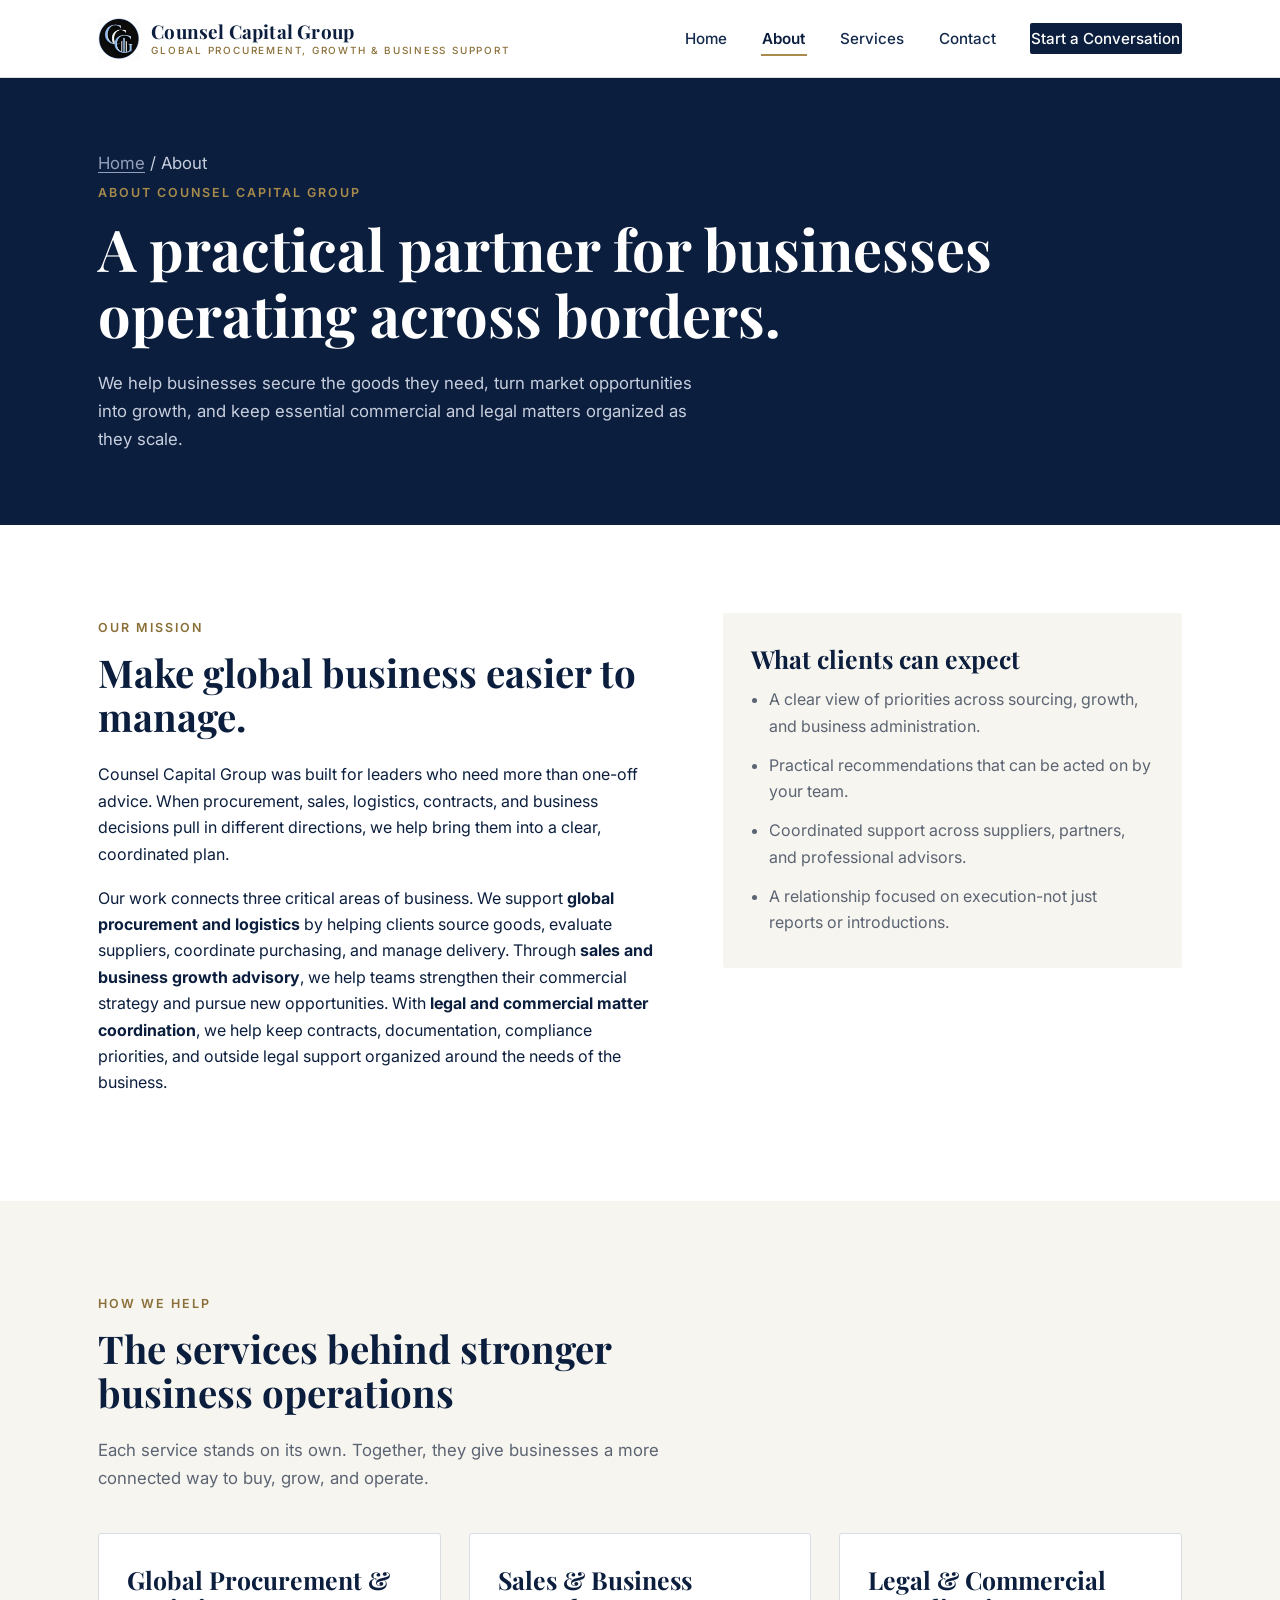
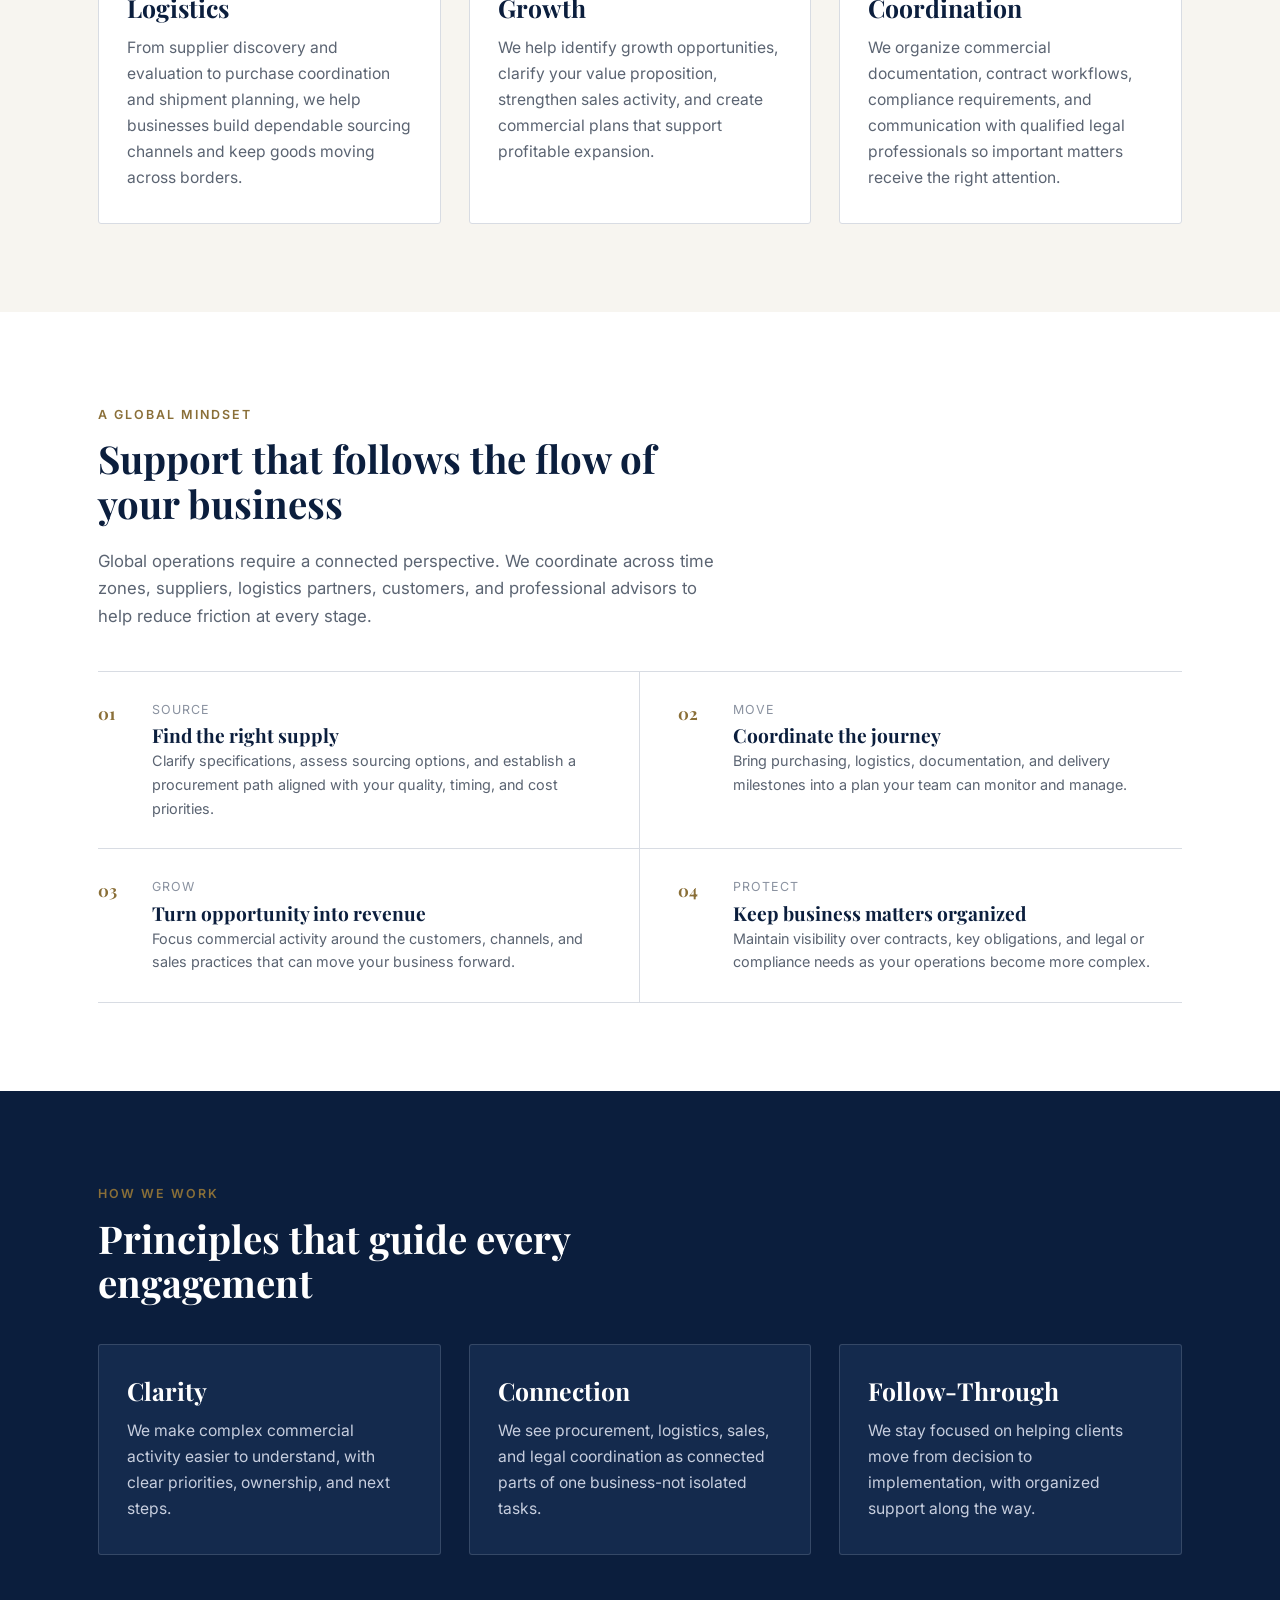
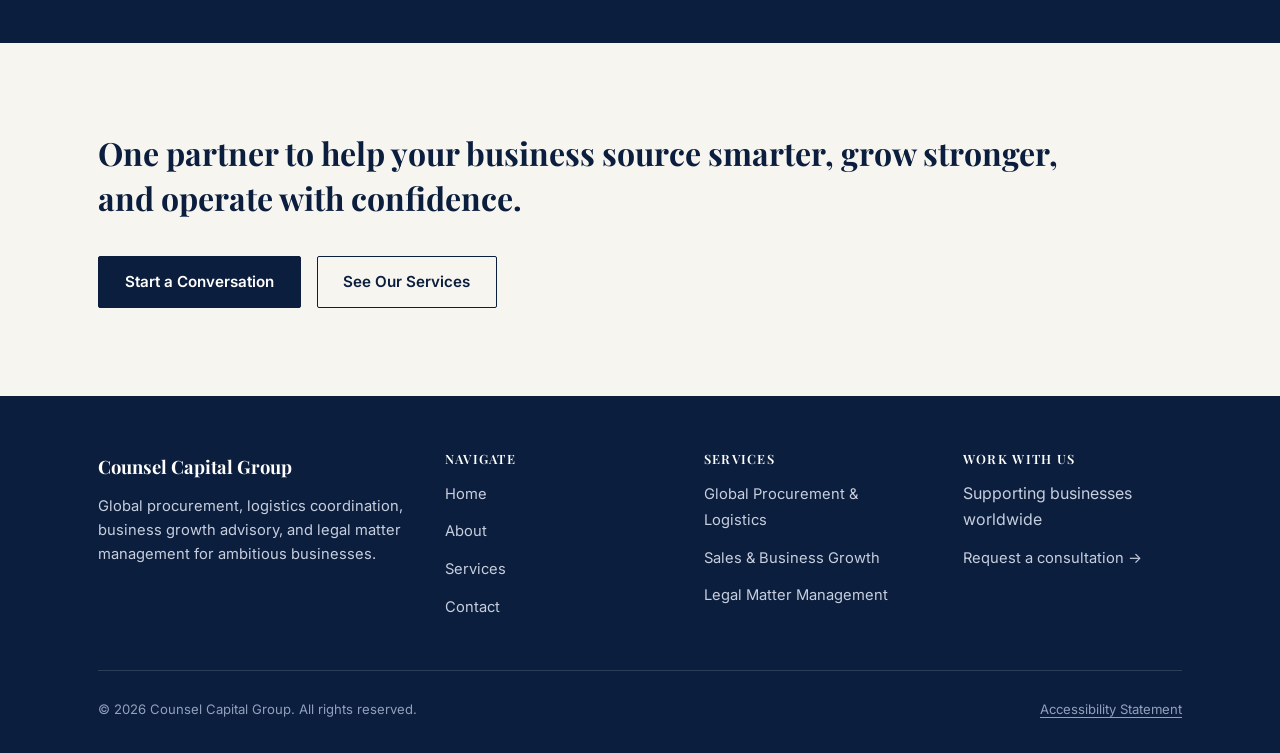
==== commit 3e1cef5a: "Update index.html" ====
--- a/about/index.html
+++ b/about/index.html
@@ -56,7 +56,7 @@
             <li style="margin-bottom: 0.8em;">A clear view of priorities across sourcing, growth, and business administration.</li>
             <li style="margin-bottom: 0.8em;">Practical recommendations that can be acted on by your team.</li>
             <li style="margin-bottom: 0.8em;">Coordinated support across suppliers, partners, and professional advisors.</li>
-            <li style="margin-bottom: 0;">A relationship focused on execution—not just reports or introductions.</li>
+            <li style="margin-bottom: 0;">A relationship focused on execution-not just reports or introductions.</li>
           </ul>
         </div>
       </div>
@@ -99,7 +99,7 @@
       <div class="section-head"><span class="eyebrow">How We Work</span><h2 id="values-heading">Principles that guide every engagement</h2></div>
       <div class="card-grid">
         <article class="card" style="background: var(--deep-navy); border-color: rgba(255,255,255,0.14);"><h3 style="color:#fff;">Clarity</h3><p style="color:#c7cede;">We make complex commercial activity easier to understand, with clear priorities, ownership, and next steps.</p></article>
-        <article class="card" style="background: var(--deep-navy); border-color: rgba(255,255,255,0.14);"><h3 style="color:#fff;">Connection</h3><p style="color:#c7cede;">We see procurement, logistics, sales, and legal coordination as connected parts of one business—not isolated tasks.</p></article>
+        <article class="card" style="background: var(--deep-navy); border-color: rgba(255,255,255,0.14);"><h3 style="color:#fff;">Connection</h3><p style="color:#c7cede;">We see procurement, logistics, sales, and legal coordination as connected parts of one business-not isolated tasks.</p></article>
         <article class="card" style="background: var(--deep-navy); border-color: rgba(255,255,255,0.14);"><h3 style="color:#fff;">Follow-Through</h3><p style="color:#c7cede;">We stay focused on helping clients move from decision to implementation, with organized support along the way.</p></article>
       </div>
     </div>
